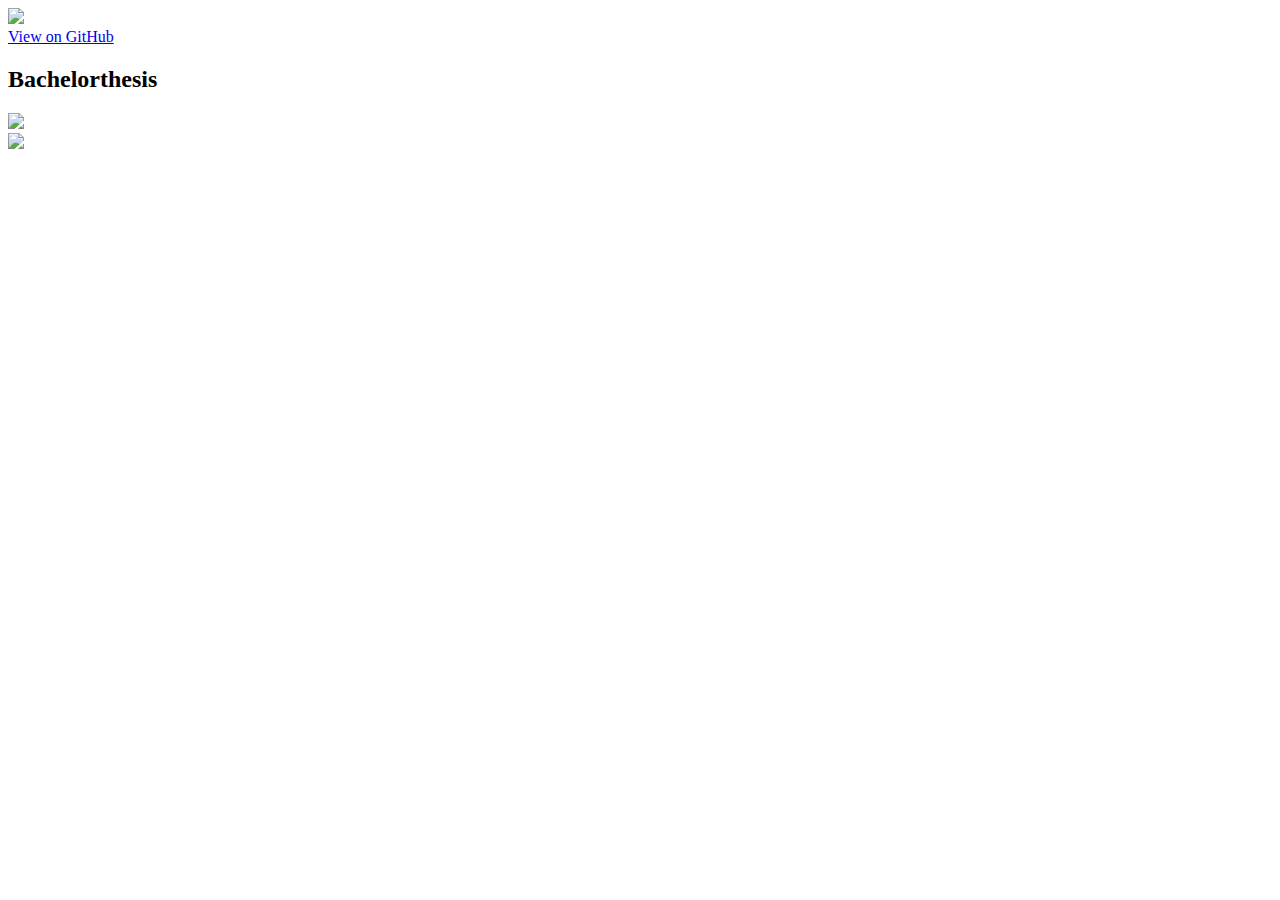
==== index.html @ 0e7cbac2 "Update index.html" ====
<!DOCTYPE html>
<html>

<head>
  <meta charset="utf-8">
  <title></title>
  <meta name="author" content="">
  <meta name="description" content="">
  <meta name="viewport" content="width=device-width, initial-scale=1">
  <link rel="stylesheet" type="text/css" href="style.css">
  <link rel="stylesheet" type="text/css" href="reset.css">
  <link rel="stylesheet" href="https://use.fontawesome.com/releases/v5.8.2/css/all.css" integrity="sha384-oS3vJWv+0UjzBfQzYUhtDYW+Pj2yciDJxpsK1OYPAYjqT085Qq/1cq5FLXAZQ7Ay" crossorigin="anonymous">
</head>
  <body>
      <div class="head-image">
        <div class="nav-bar">
          <img src="logo.png" id="logo">
        </div>
        <a class="btn-git" href="#">View on GitHub <i class="fab fa-github"></i></a>
        <h2>Bachelorthesis</h2>
        <img src="device.png" id="device">
      </div>

      <div class="contaier">
        <img src="device2.png" id="device2">
      </div>
  </body>
</html>
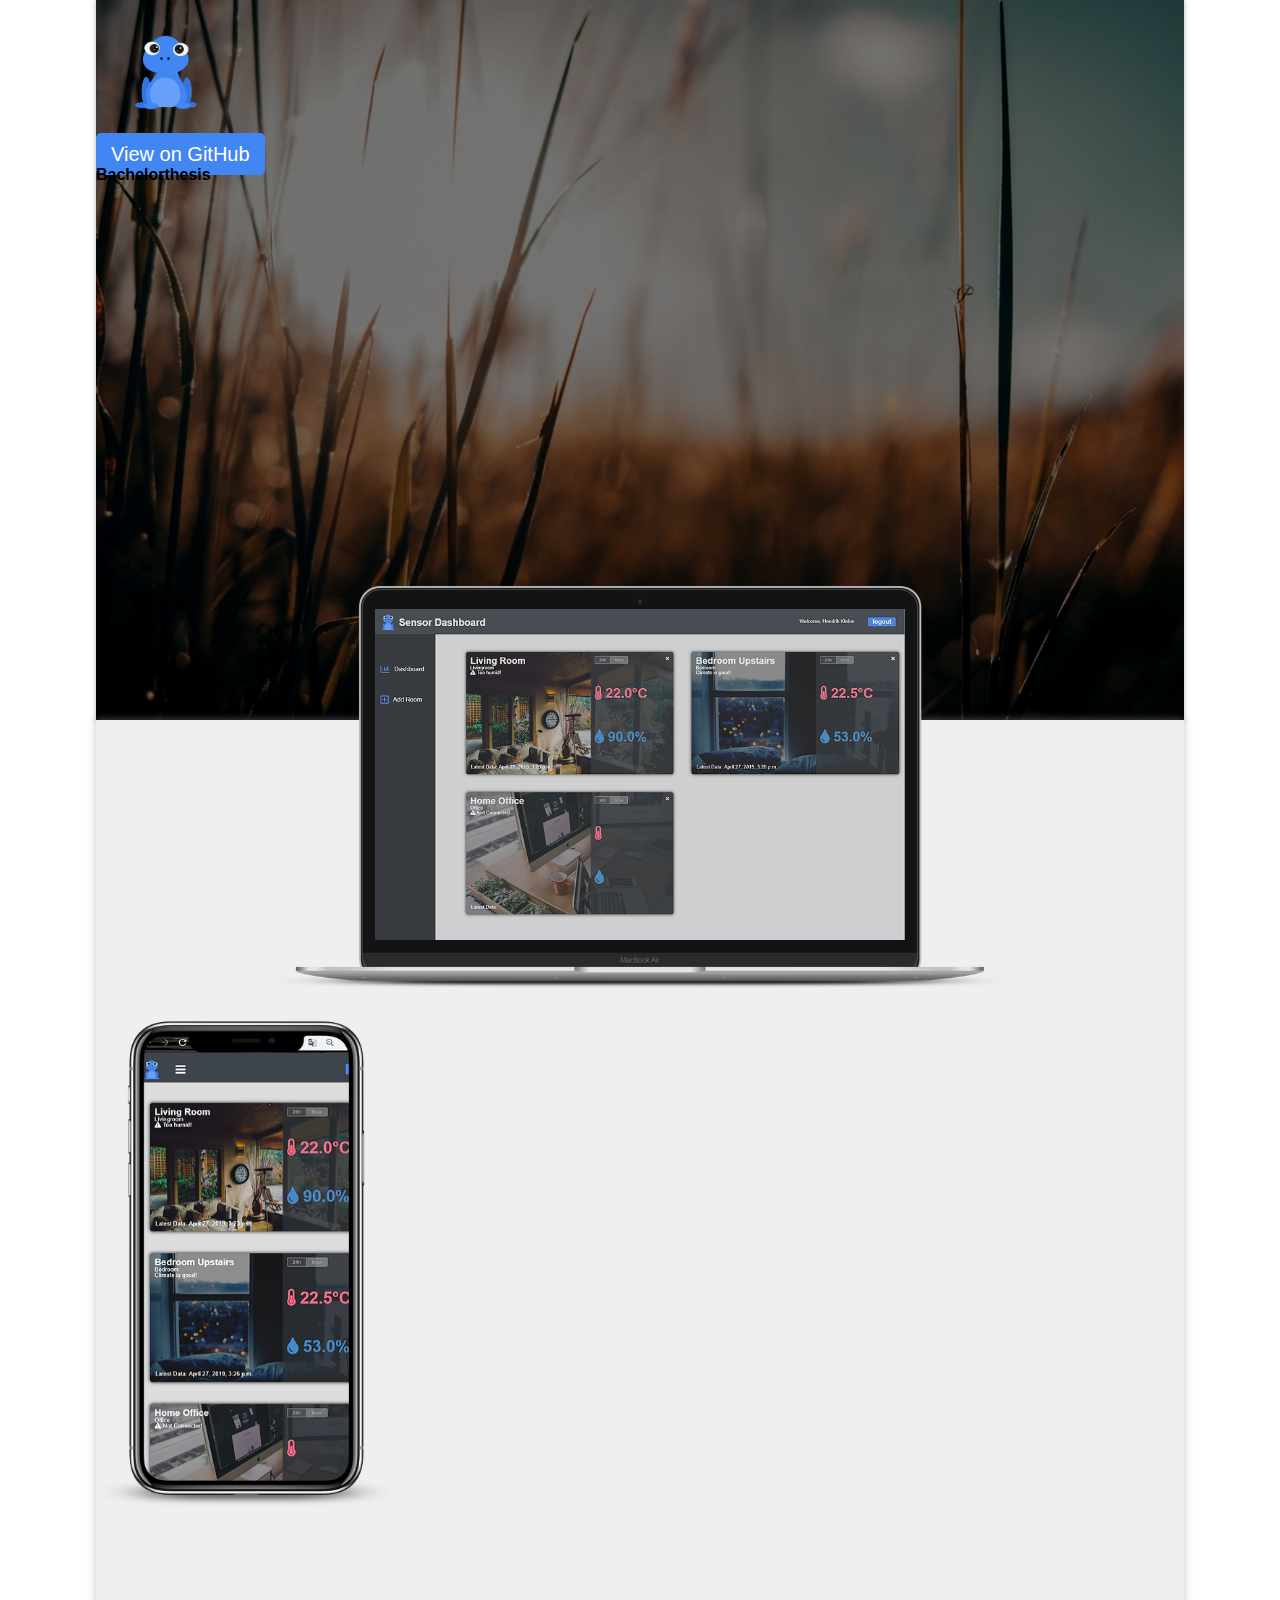
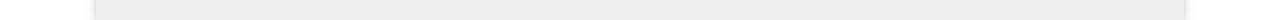
==== commit 7720d89b: "Update index.html" ====
--- a/index.html
+++ b/index.html
@@ -14,15 +14,15 @@
   <body>
       <div class="head-image">
         <div class="nav-bar">
-          <img src="logo.png" id="logo">
+          <img src="style/logo.png" id="logo">
         </div>
         <a class="btn-git" href="#">View on GitHub <i class="fab fa-github"></i></a>
         <h2>Bachelorthesis</h2>
-        <img src="device.png" id="device">
+        <img src="style/device.png" id="device">
       </div>
 
       <div class="contaier">
-        <img src="device2.png" id="device2">
+        <img src="style/device2.png" id="device2">
       </div>
   </body>
 </html>
--- a/style.css
+++ b/style.css
@@ -0,0 +1,63 @@
+body, html {
+  height: 100%;
+  width: 100%;
+  font-family: 'Montserrat', sans-serif;
+  margin: 0;
+  padding: 0;
+  background: #fff;
+}
+
+.head-image {
+  margin: 0 auto;
+  height: 80%;
+  width: 85%;
+  background-image: url("landingpage.jpg");
+  background-repeat: no-repeat;
+  background-size: cover;
+  -webkit-box-shadow: 0px 1px 4px 1px rgba(150,150,150,0.55);
+  -moz-box-shadow: 0px 1px 4px 1px rgba(150,150,150,0.55);
+  box-shadow: 0px 1px 4px 1px rgba(150,150,150,0.55);
+}
+
+#device {
+  display: block;
+  margin: 0 auto;
+  margin-top: 400px;
+  max-width: 750px;
+}
+
+#device2 {
+  display: block;
+  margin-top: 300px;
+  max-width: 300px;
+}
+
+#logo {
+  margin: 20px;
+  max-width: 100px;
+}
+
+.contaier {
+  overflow: auto;
+  margin: 0 auto;
+  height: 100%;
+  width: 85%;
+  background: #efefef;
+  -webkit-box-shadow: 0px 0px 8px 0px rgba(150,150,150,0.55);
+  -moz-box-shadow: 0px 0px 8px 0px rgba(150,150,150,0.55);
+  box-shadow: 0px 0px 8px 0px rgba(150,150,150,0.55);
+}
+
+.btn-git {
+  text-decoration: none;
+  border-radius: 5px;
+  font-size: 20px;
+  padding: 10px 15px;
+  background: #4286f4;
+  color: #fff;
+}
+
+.btn-git:hover {
+  text-decoration: none;
+  background: #6ba3ff;
+}
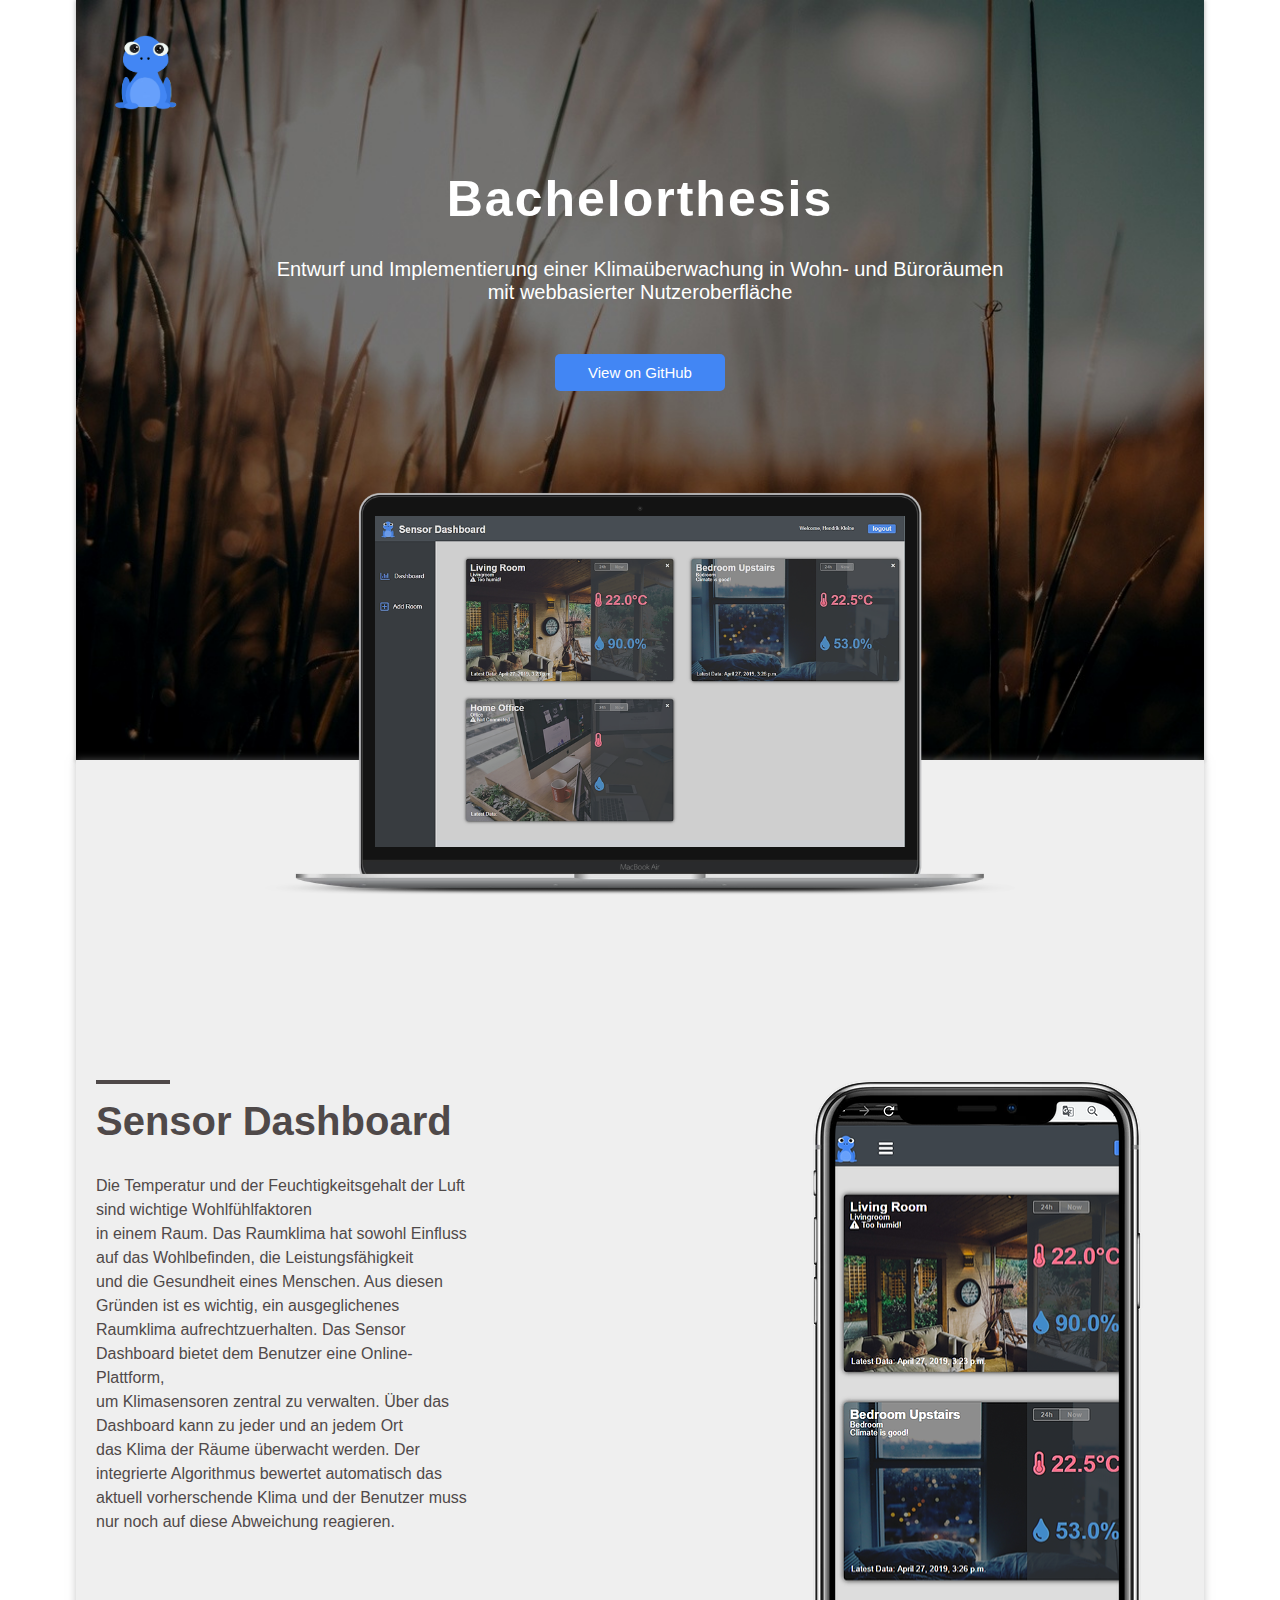
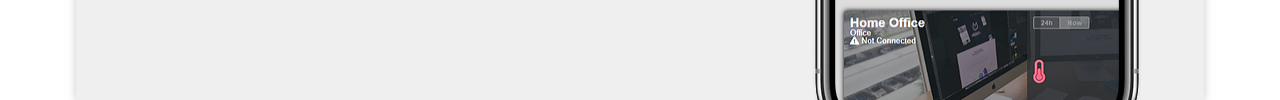
==== commit 71021739: "Added further styling" ====
--- a/index.html
+++ b/index.html
@@ -7,8 +7,8 @@
   <meta name="author" content="">
   <meta name="description" content="">
   <meta name="viewport" content="width=device-width, initial-scale=1">
-  <link rel="stylesheet" type="text/css" href="style.css">
-  <link rel="stylesheet" type="text/css" href="reset.css">
+  <link rel="stylesheet" type="text/css" href="style/style.css">
+  <link rel="stylesheet" type="text/css" href="style/reset.css">
   <link rel="stylesheet" href="https://use.fontawesome.com/releases/v5.8.2/css/all.css" integrity="sha384-oS3vJWv+0UjzBfQzYUhtDYW+Pj2yciDJxpsK1OYPAYjqT085Qq/1cq5FLXAZQ7Ay" crossorigin="anonymous">
 </head>
   <body>
@@ -16,13 +16,34 @@
         <div class="nav-bar">
           <img src="style/logo.png" id="logo">
         </div>
-        <a class="btn-git" href="#">View on GitHub <i class="fab fa-github"></i></a>
-        <h2>Bachelorthesis</h2>
+        <div class="text-and-button">
+          <h1>Bachelorthesis</h1>
+          <p>Entwurf und Implementierung einer Klimaüberwachung in Wohn- und Büroräumen</p>
+          <p>mit webbasierter Nutzeroberfläche </p>
+          <a class="btn-git" href="#">View on GitHub <i class="fab fa-github"></i></a>
+        </div>
         <img src="style/device.png" id="device">
       </div>
+      <div class="contaier">
+        <div class="sensor-dashboard">
+          <div class="sensor-dashboard-heading">
+            <hr>
+            <h1>Sensor Dashboard</h1>
+            <div class="sensor-dashboard-text">
+              Die Temperatur und der Feuchtigkeitsgehalt der Luft sind wichtige Wohlfühlfaktoren <br>
+              in einem Raum. Das Raumklima hat sowohl Einfluss auf das Wohlbefinden, die Leistungsfähigkeit <br>
+              und die Gesundheit eines Menschen. Aus diesen Gründen ist es wichtig, ein ausgeglichenes <br>
+              Raumklima aufrechtzuerhalten. Das Sensor Dashboard bietet dem Benutzer eine Online-Plattform, <br>
+              um Klimasensoren zentral zu verwalten. Über das Dashboard kann zu jeder und an jedem Ort <br>
+              das Klima der Räume überwacht werden. Der integrierte Algorithmus bewertet automatisch das <br>
+              aktuell vorherschende Klima und der Benutzer muss nur noch auf diese Abweichung reagieren.<br>
+            </div>
+          </div>
+          <div class="sensor-dashboard-image">
+            <img src="style/device2.png" id="device2">
+          </div>
+        </div>
 
-      <div class="contaier">
-        <img src="style/device2.png" id="device2">
       </div>
   </body>
 </html>
--- a/style/style.css
+++ b/style/style.css
@@ -0,0 +1,116 @@
+body, html {
+  height: 100%;
+  width: 100%;
+  font-family: 'Montserrat', sans-serif;
+  margin: 0;
+  padding: 0;
+  background: #fff;
+}
+
+.head-image {
+  margin: 0 auto;
+  height: 80%;
+  width: 85%;
+  background-image: url("landingpage.jpg");
+  background-repeat: no-repeat;
+  background-size: cover;
+  -webkit-box-shadow: 0px 1px 4px 1px rgba(150,150,150,0.55);
+  -moz-box-shadow: 0px 1px 4px 1px rgba(150,150,150,0.55);
+  box-shadow: 0px 1px 4px 1px rgba(150,150,150,0.55);
+  color: #fff;
+  text-align: center;
+  padding: 20px;
+}
+
+.head-image h1 {
+  letter-spacing: 2px;
+  font-size: 50px;
+  margin-bottom: 30px;
+}
+
+.head-image p {
+    font-size: 20px;
+}
+
+.text-and-button {
+  margin-top: 150px;
+}
+
+#device {
+  display: block;
+  margin: 0 auto;
+  margin-top: 100px;
+  max-width: 750px;
+}
+
+#logo {
+  max-width: 100px;
+  float: left;
+}
+
+.contaier {
+  overflow: hidden;
+  margin: 0 auto;
+  height: 100%;
+  padding: 20px;
+  width: 85%;
+  background: #efefef;
+  -webkit-box-shadow: 0px 0px 8px 0px rgba(150,150,150,0.55);
+  -moz-box-shadow: 0px 0px 8px 0px rgba(150,150,150,0.55);
+  box-shadow: 0px 0px 8px 0px rgba(150,150,150,0.55);
+}
+
+.btn-git {
+  text-decoration: none;
+  border-radius: 5px;
+  font-size: 15px;
+  font-weight: 500;
+  padding: 10px 15px;
+  background: #4286f4;
+  color: #fff;
+  display: block;
+  margin: 50px auto;
+  width: 140px;
+}
+
+.btn-git:hover {
+  text-decoration: none;
+  background: #6ba3ff;
+}
+
+#device2 {
+    max-width: 500px;
+    margin-left: 300px;
+}
+
+.sensor-dashboard {
+  margin: 0 auto;
+  margin-top: 300px;
+  display: flex;
+  flex-direction: row;
+  justify-content: center;
+}
+
+.sensor-dashboard-heading {
+  color: #4f4949;
+  text-align: left;
+}
+
+.sensor-dashboard-heading h1 {
+  font-size: 40px;
+  margin-bottom: 30px;
+}
+
+.sensor-dashboard-heading hr {
+  margin-bottom: 15px;
+  width: 50px;
+  display: block;
+  border-style: inset;
+  border: 2px solid #4f4949;
+  width: 70px;
+}
+
+.sensor-dashboard-text {
+  text-align: left;
+  line-height: 1.5;
+}
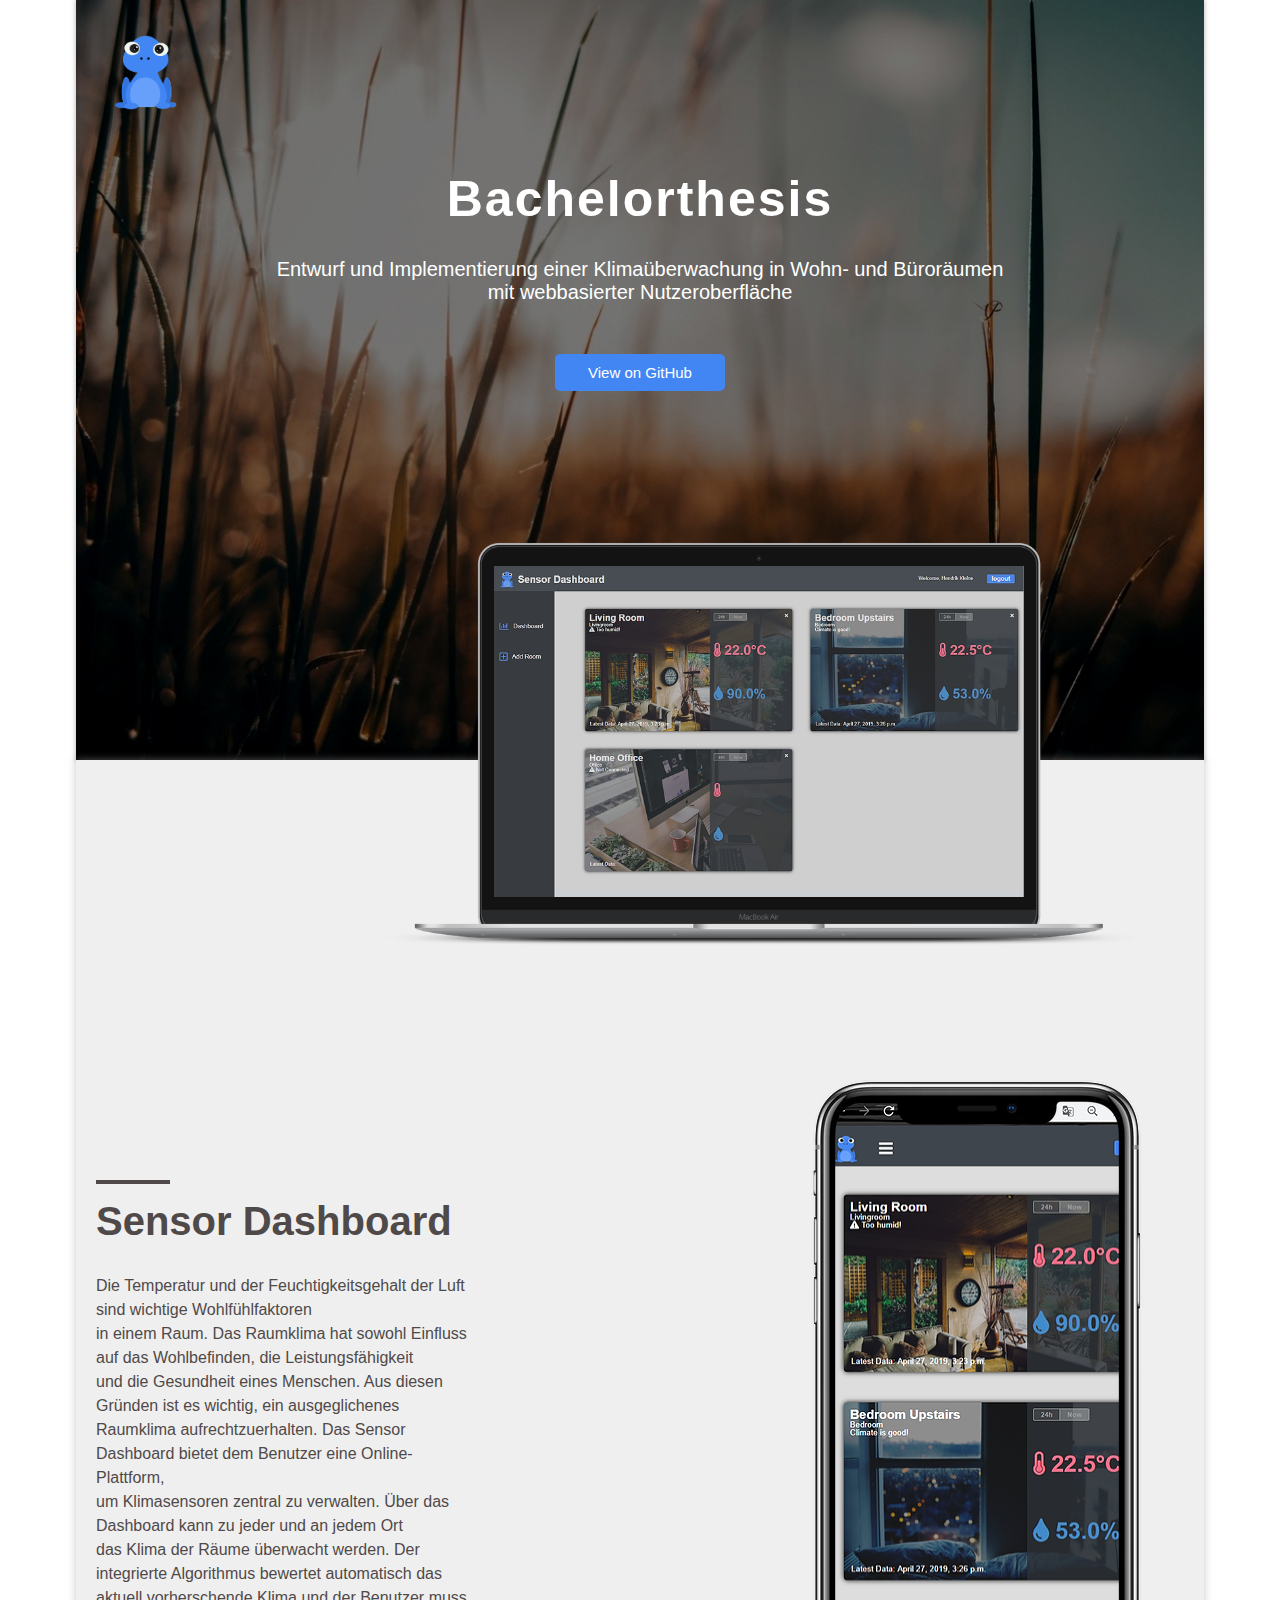
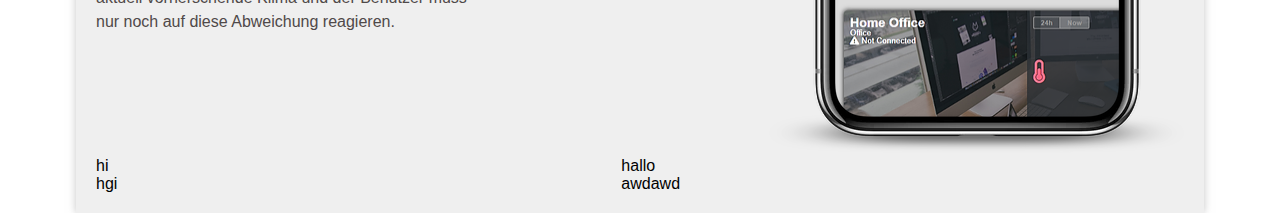
==== commit 18104b6a: "Further work" ====
--- a/index.html
+++ b/index.html
@@ -22,7 +22,9 @@
           <p>mit webbasierter Nutzeroberfläche </p>
           <a class="btn-git" href="#">View on GitHub <i class="fab fa-github"></i></a>
         </div>
-        <img src="style/device.png" id="device">
+        <div>
+          <img src="style/device.png" id="device">
+        </div>
       </div>
       <div class="contaier">
         <div class="sensor-dashboard">
@@ -43,6 +45,16 @@
             <img src="style/device2.png" id="device2">
           </div>
         </div>
+        <div class="features">
+          <div>hi
+          </div>
+          <div>hallo
+          </div>
+          <div>hgi
+          </div>
+          <div>awdawd
+          </div>
+        </div>
 
       </div>
   </body>
--- a/style/style.css
+++ b/style/style.css
@@ -37,8 +37,8 @@
 }
 
 #device {
-  display: block;
-  margin: 0 auto;
+  position: absolute;
+  left: 30%;
   margin-top: 100px;
   max-width: 750px;
 }
@@ -51,7 +51,6 @@
 .contaier {
   overflow: hidden;
   margin: 0 auto;
-  height: 100%;
   padding: 20px;
   width: 85%;
   background: #efefef;
@@ -92,6 +91,7 @@
 }
 
 .sensor-dashboard-heading {
+  margin-top: 100px;
   color: #4f4949;
   text-align: left;
 }
@@ -114,3 +114,8 @@
   text-align: left;
   line-height: 1.5;
 }
+
+.features {
+  display: grid;
+  grid-template-columns: auto auto;
+}
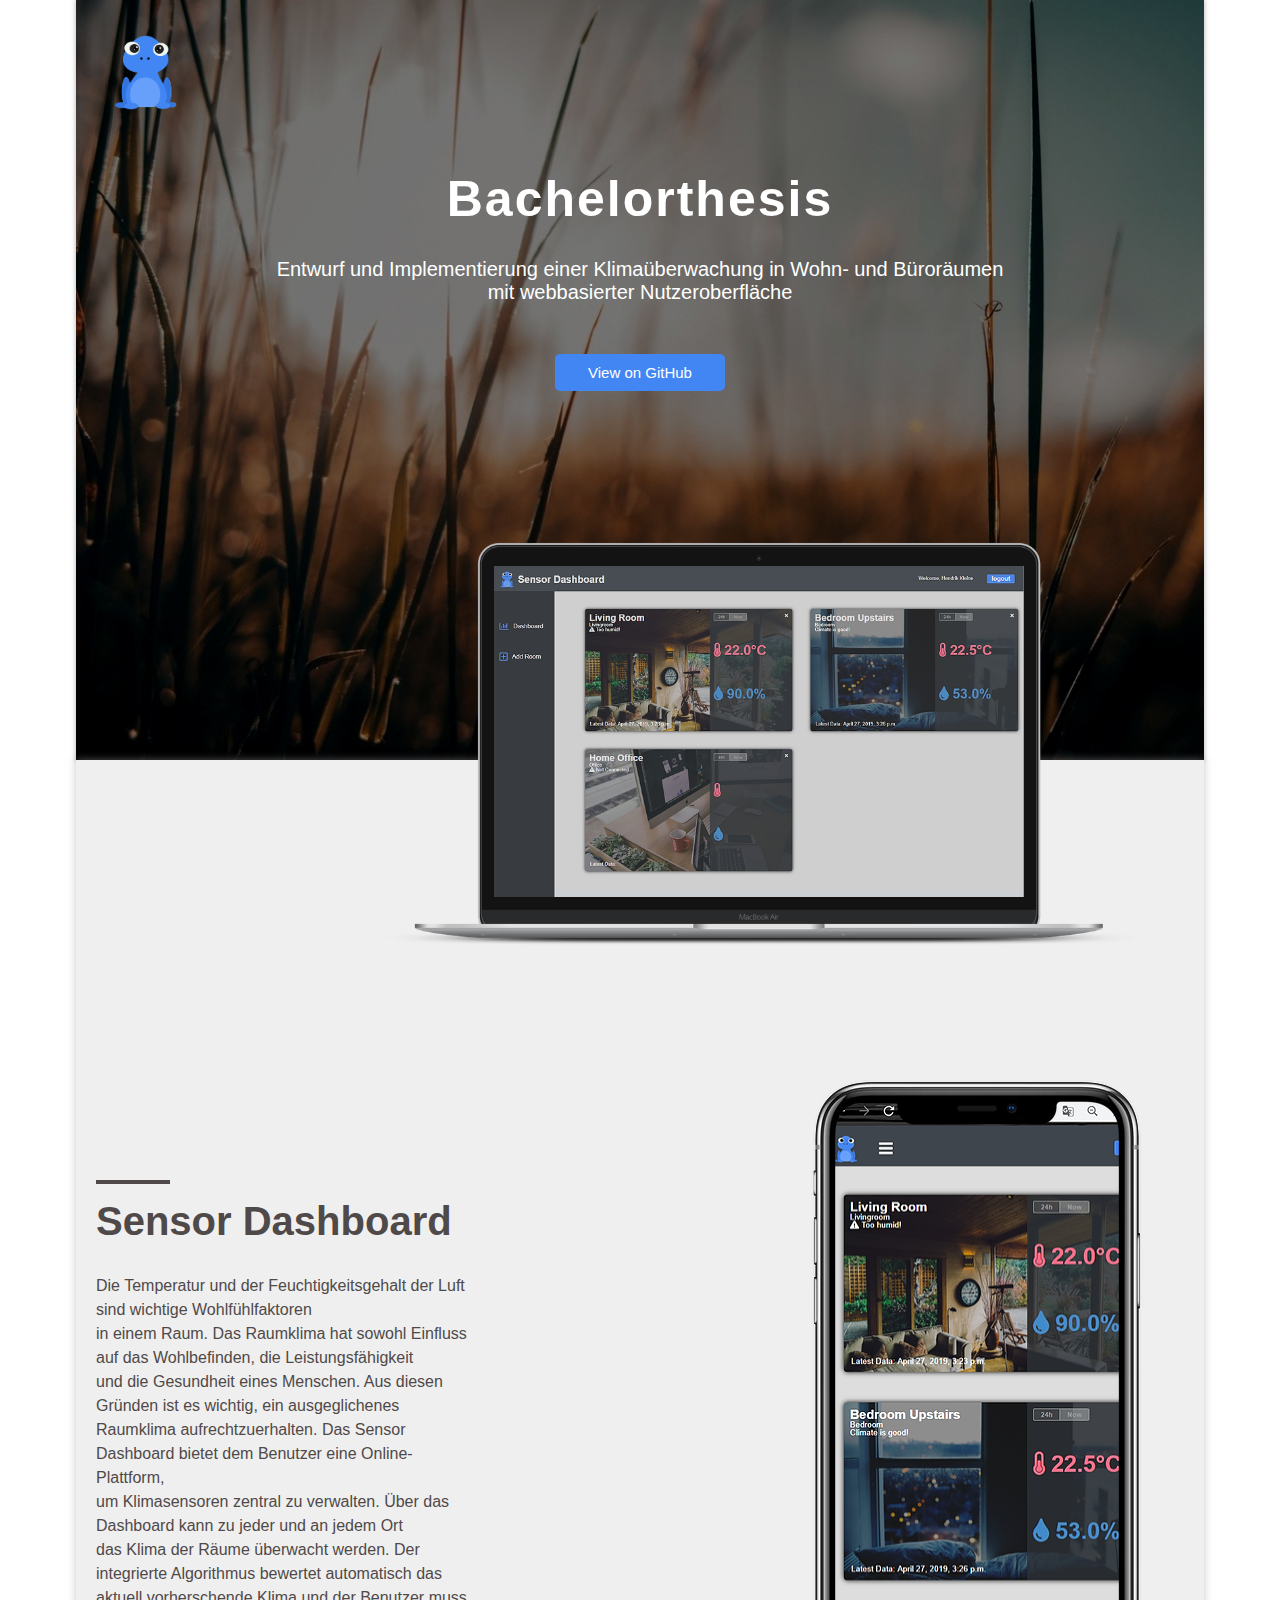
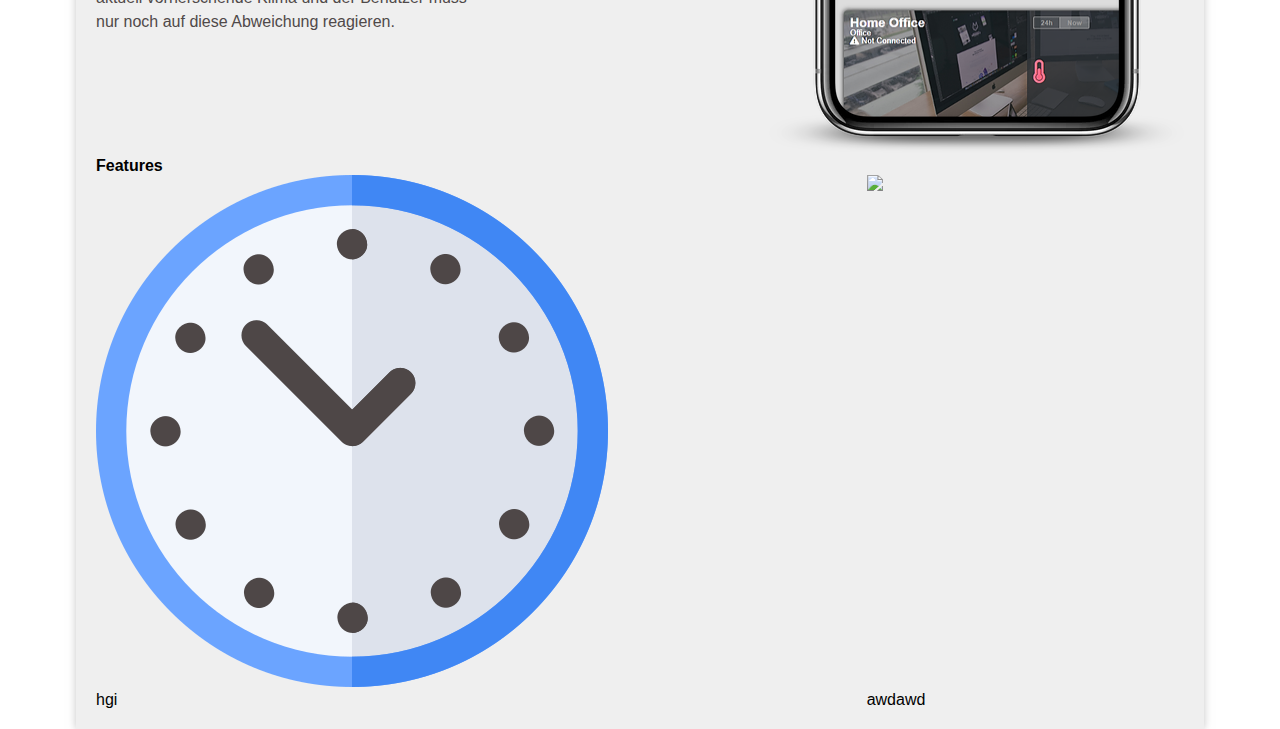
==== commit 540792d5: "Added Linkt to GitHub-Button" ====
--- a/index.html
+++ b/index.html
@@ -20,7 +20,7 @@
           <h1>Bachelorthesis</h1>
           <p>Entwurf und Implementierung einer Klimaüberwachung in Wohn- und Büroräumen</p>
           <p>mit webbasierter Nutzeroberfläche </p>
-          <a class="btn-git" href="#">View on GitHub <i class="fab fa-github"></i></a>
+          <a class="btn-git" href="https://github.com/hkleine/Bachelorthesis">View on GitHub <i class="fab fa-github"></i></a>
         </div>
         <div>
           <img src="style/device.png" id="device">
@@ -45,16 +45,22 @@
             <img src="style/device2.png" id="device2">
           </div>
         </div>
+        <div class="features-container">
+          <hr>
+          <h1>Features</h1>
         <div class="features">
-          <div>hi
+          <div>
+            <img src="style/clock.png" class="feature-icon">
           </div>
-          <div>hallo
+          <div>
+            <img src="style/graph.png" class="feature-icon">
           </div>
           <div>hgi
           </div>
           <div>awdawd
           </div>
         </div>
+      </div>
 
       </div>
   </body>
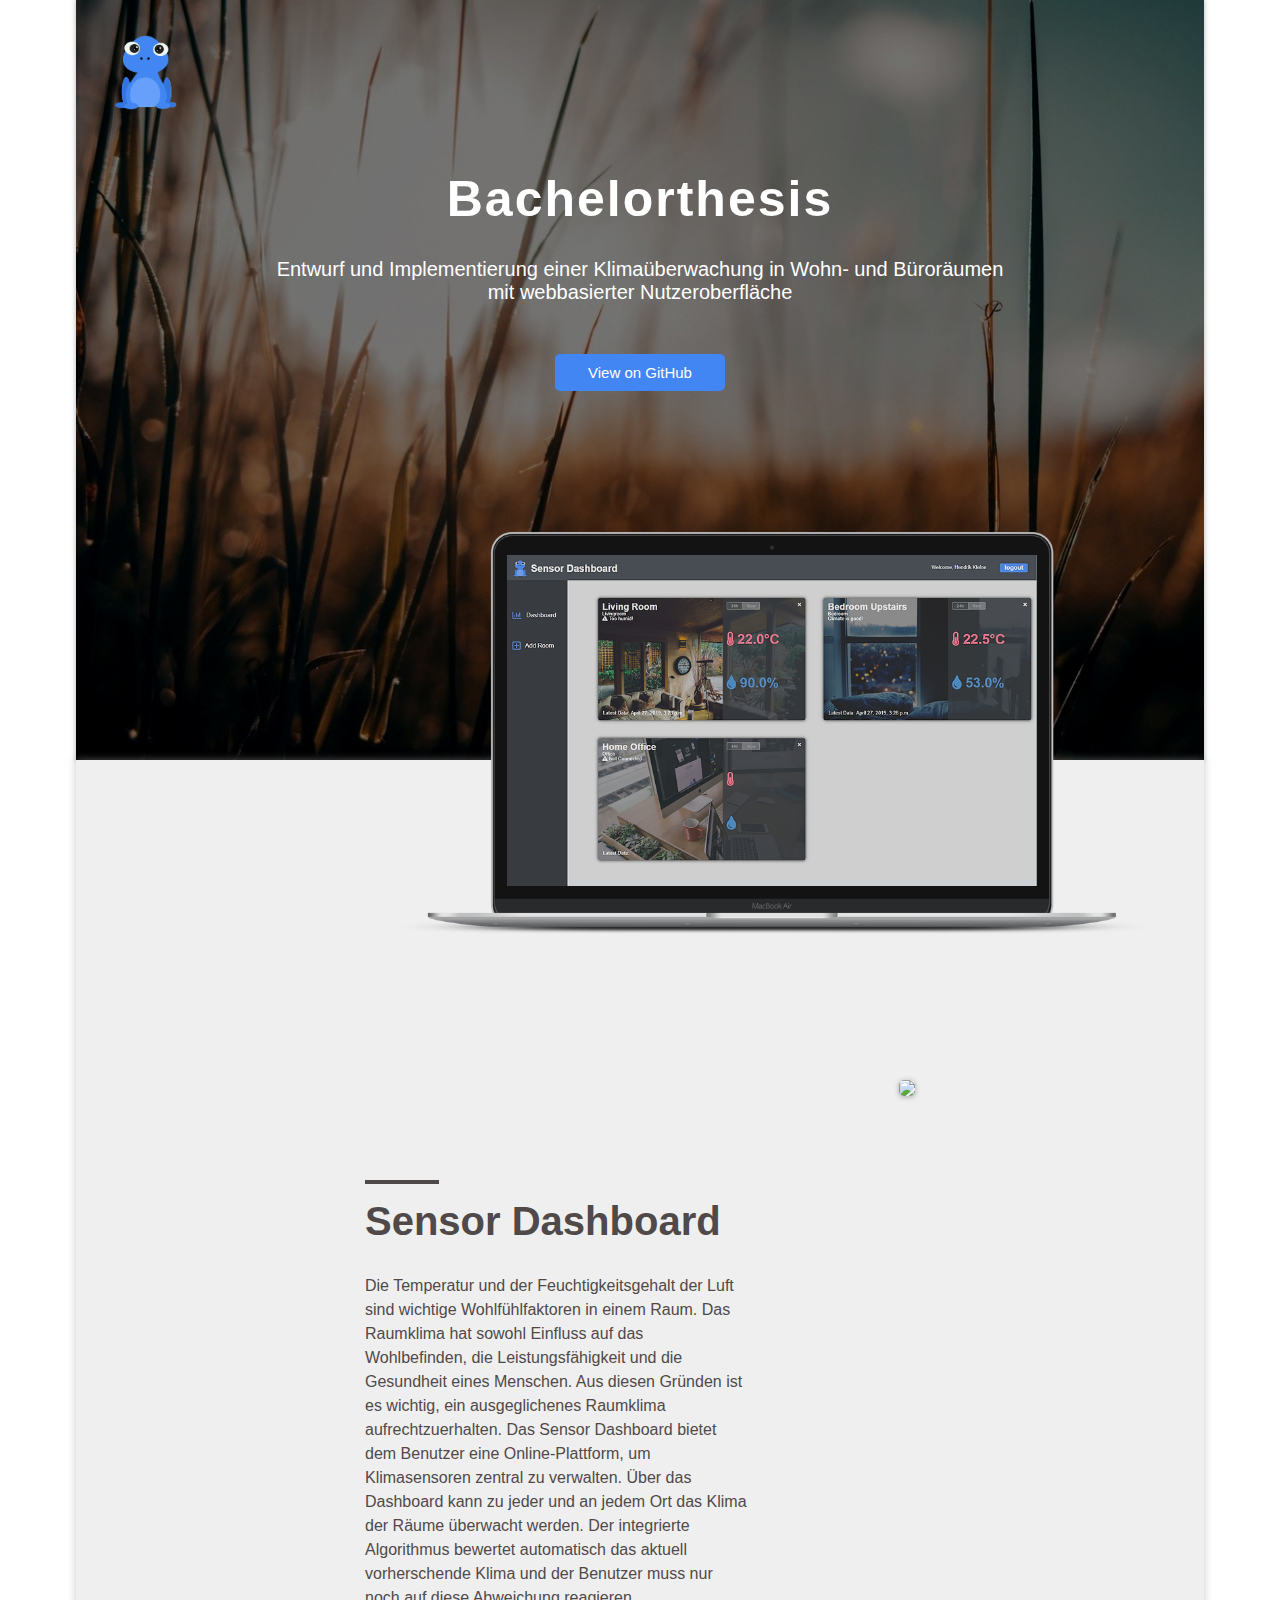
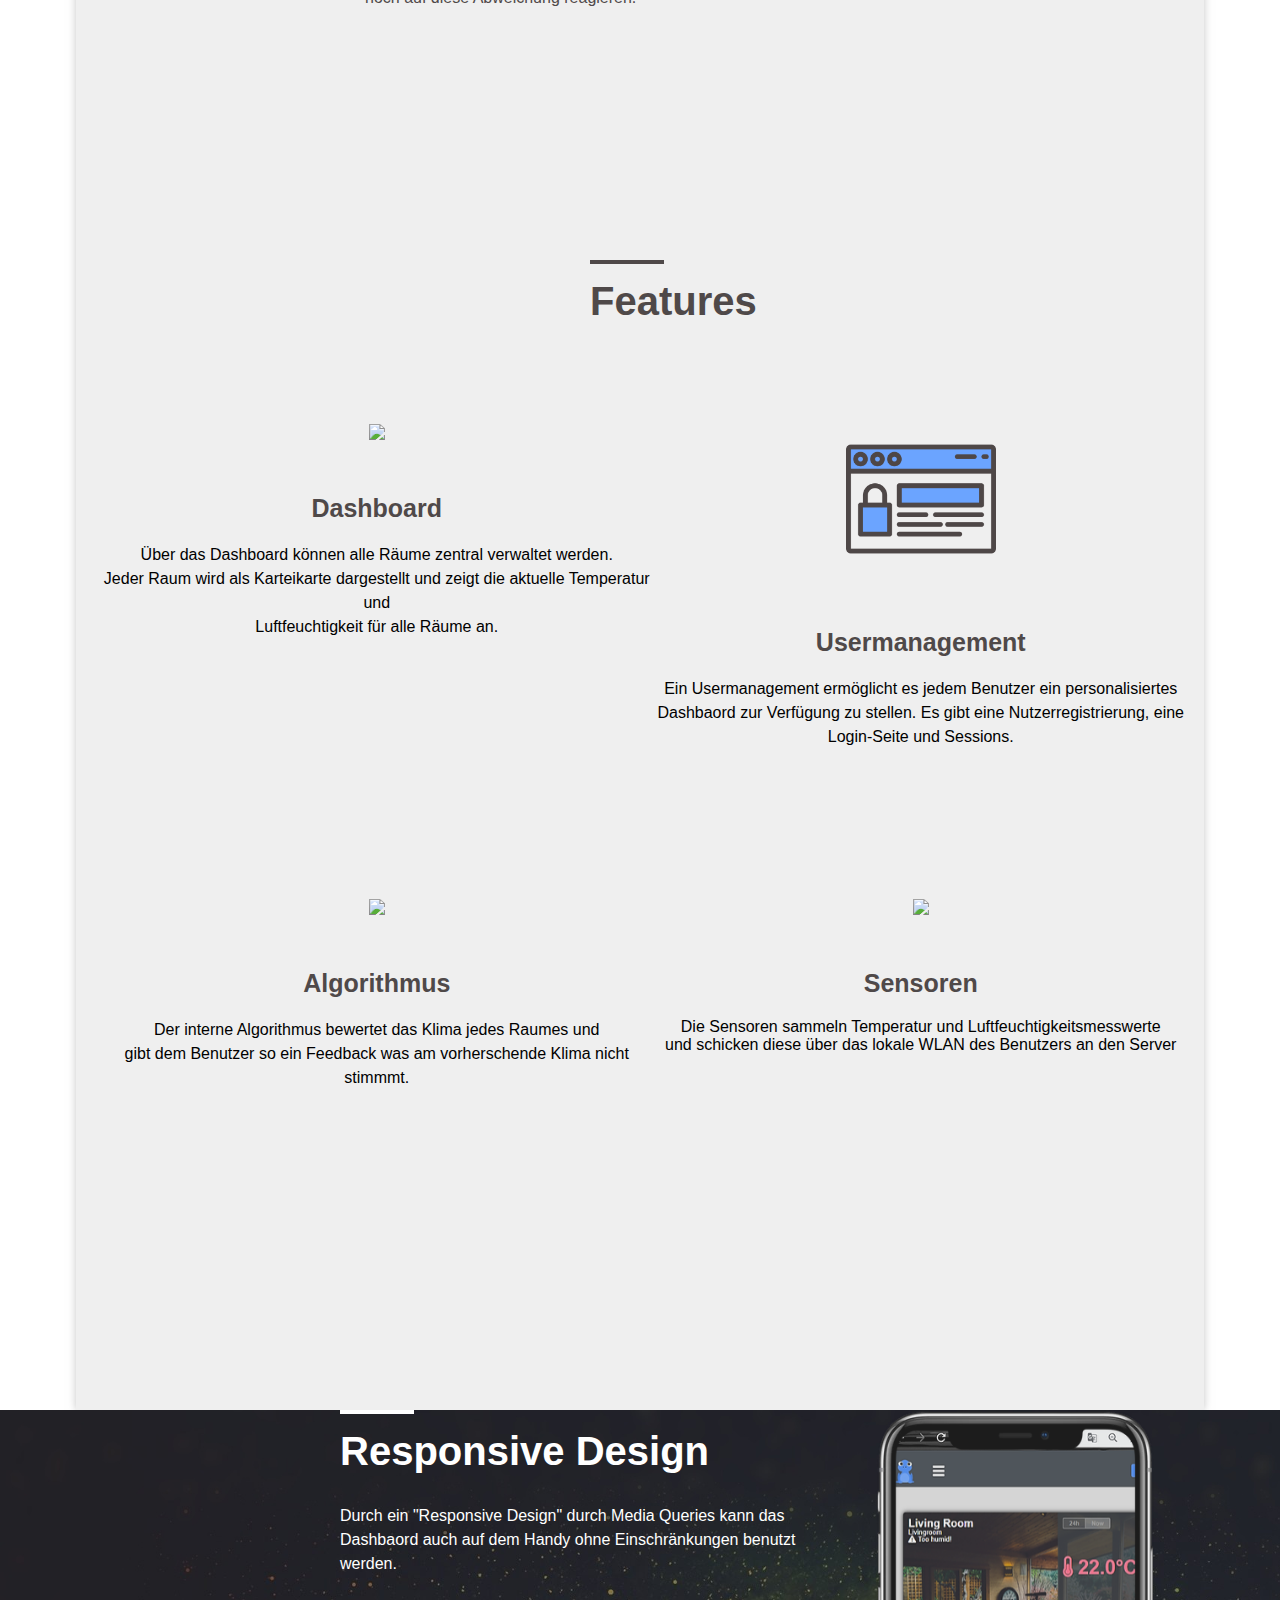
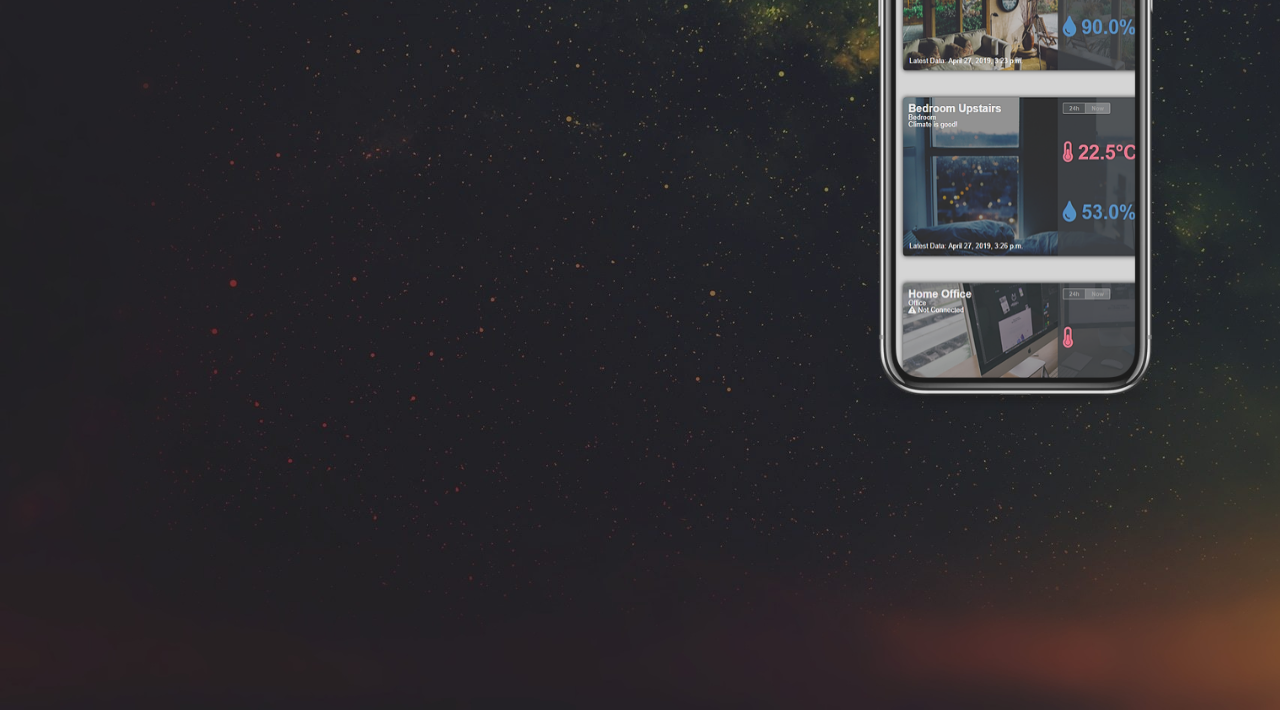
==== commit 2fcf8f08: "Bottom Area" ====
--- a/index.html
+++ b/index.html
@@ -31,37 +31,81 @@
           <div class="sensor-dashboard-heading">
             <hr>
             <h1>Sensor Dashboard</h1>
-            <div class="sensor-dashboard-text">
-              Die Temperatur und der Feuchtigkeitsgehalt der Luft sind wichtige Wohlfühlfaktoren <br>
-              in einem Raum. Das Raumklima hat sowohl Einfluss auf das Wohlbefinden, die Leistungsfähigkeit <br>
-              und die Gesundheit eines Menschen. Aus diesen Gründen ist es wichtig, ein ausgeglichenes <br>
-              Raumklima aufrechtzuerhalten. Das Sensor Dashboard bietet dem Benutzer eine Online-Plattform, <br>
-              um Klimasensoren zentral zu verwalten. Über das Dashboard kann zu jeder und an jedem Ort <br>
-              das Klima der Räume überwacht werden. Der integrierte Algorithmus bewertet automatisch das <br>
-              aktuell vorherschende Klima und der Benutzer muss nur noch auf diese Abweichung reagieren.<br>
-            </div>
+            <p class="sensor-dashboard-text">
+              Die Temperatur und der Feuchtigkeitsgehalt der Luft sind wichtige Wohlfühlfaktoren
+              in einem Raum. Das Raumklima hat sowohl Einfluss auf das Wohlbefinden, die Leistungsfähigkeit
+              und die Gesundheit eines Menschen. Aus diesen Gründen ist es wichtig, ein ausgeglichenes
+              Raumklima aufrechtzuerhalten. Das Sensor Dashboard bietet dem Benutzer eine Online-Plattform,
+              um Klimasensoren zentral zu verwalten. Über das Dashboard kann zu jeder und an jedem Ort
+              das Klima der Räume überwacht werden. Der integrierte Algorithmus bewertet automatisch das
+              aktuell vorherschende Klima und der Benutzer muss nur noch auf diese Abweichung reagieren.
+            </p>
           </div>
           <div class="sensor-dashboard-image">
-            <img src="style/device2.png" id="device2">
+            <img src="style/device3.jpg" id="device3">
           </div>
         </div>
         <div class="features-container">
-          <hr>
-          <h1>Features</h1>
+          <div class="features-heading">
+            <hr>
+            <h1>Features</h1>
+          </div>
         <div class="features">
           <div>
-            <img src="style/clock.png" class="feature-icon">
+            <img src="style/graph.png" class="feature-icon">
+            <div class="feature-text">
+              <h2>Dashboard</h2>
+              <p>
+                Über das Dashboard können alle Räume zentral verwaltet werden. <br>
+                Jeder Raum wird als Karteikarte dargestellt und zeigt die aktuelle Temperatur und <br>
+                Luftfeuchtigkeit für alle Räume an. <br>
+              </p>
+            </div>
           </div>
           <div>
-            <img src="style/graph.png" class="feature-icon">
+            <img src="style/clock.png" class="feature-icon">
+            <div class="feature-text">
+              <h2>Usermanagement</h2>
+              <p>
+                Ein Usermanagement ermöglicht es jedem Benutzer ein personalisiertes<br>
+                Dashbaord zur Verfügung zu stellen. Es gibt eine Nutzerregistrierung, eine<br>
+                Login-Seite und Sessions.
+              </p>
+            </div>
           </div>
-          <div>hgi
+          <div>
+            <img src="style/ai.png" class="feature-icon">
+            <div class="feature-text">
+              <h2>Algorithmus</h2>
+              <p>
+                Der interne Algorithmus bewertet das Klima jedes Raumes und <br>
+                gibt dem Benutzer so ein Feedback was am vorherschende Klima nicht stimmmt.<br>
+
+              </p>
+            </div>
           </div>
-          <div>awdawd
+          <div>
+            <img src="style/sensor.png" class="feature-icon">
+            <div class="feature-text">
+              <h2>Sensoren</h2>
+              Die Sensoren sammeln Temperatur und Luftfeuchtigkeitsmesswerte <br>
+              und schicken diese über das lokale WLAN des Benutzers an den Server <br>
+            </div>
           </div>
         </div>
       </div>
 
       </div>
+      <div class="bottom">
+        <div class="bottom-content">
+        <div class="bottom-text">
+            <hr>
+            <h1>Responsive Design</h1>
+            <p>Durch ein "Responsive Design" durch Media Queries kann das Dashbaord
+                auch auf dem Handy ohne Einschränkungen benutzt werden. </p>
+        </div>
+        <img src="style/device2.png" id="device2">
+      </div>
+      </div>
   </body>
 </html>
--- a/style/style.css
+++ b/style/style.css
@@ -38,9 +38,20 @@
 
 #device {
   position: absolute;
-  left: 30%;
+  left: 31%;
+  top: 430px;
   margin-top: 100px;
   max-width: 750px;
+}
+
+#device3 {
+  max-width: 1200px;
+  height: 550px;
+  margin-left: 150px;
+  border-radius: 5px;
+  -webkit-box-shadow: 0px 1px 4px 1px rgba(150,150,150,0.55);
+  -moz-box-shadow: 0px 1px 4px 1px rgba(150,150,150,0.55);
+  box-shadow: 0px 1px 4px 1px rgba(150,150,150,0.55);
 }
 
 #logo {
@@ -72,15 +83,22 @@
   width: 140px;
 }
 
+.btn-git2 {
+  text-decoration: none;
+  font-size: 240px;
+  font-weight: 500;
+  color: #fff;
+  display: block;
+  margin: 50px auto;
+  width: 140px;
+}
+
 .btn-git:hover {
   text-decoration: none;
   background: #6ba3ff;
 }
 
-#device2 {
-    max-width: 500px;
-    margin-left: 300px;
-}
+
 
 .sensor-dashboard {
   margin: 0 auto;
@@ -113,9 +131,97 @@
 .sensor-dashboard-text {
   text-align: left;
   line-height: 1.5;
+  width: 30vw;
 }
 
 .features {
+  margin-top: 100px;
+  width: 100%;
+  text-align: center;
   display: grid;
+  grid-row-gap: 150px;
   grid-template-columns: auto auto;
 }
+
+.feature-icon {
+  max-width: 150px;
+  margin-bottom: 50px;
+}
+
+.features-container {
+  text-align: center;
+  margin-bottom: 300px;
+}
+
+.features-heading {
+  margin: 0 auto;
+  margin-top: 250px;
+  text-align: center;
+  width: 100px;
+}
+
+.features-container h1 {
+  color: #4f4949;
+  font-size: 40px;
+  margin-bottom: 30px;
+}
+
+.features-container hr {
+  margin-bottom: 15px;
+  width: 50px;
+  display: block;
+  border-style: inset;
+  border: 2px solid #4f4949;
+  width: 70px;
+}
+
+.feature-text p {
+  text-align: center;
+  line-height: 1.5;
+}
+
+.feature-text h2 {
+  font-size: 25px;
+  color: #4f4949;
+  margin-bottom: 20px;
+}
+
+.bottom {
+  height: 100%;
+  width: 100%;
+  background-image: url("landingpage-bottom.jpg");
+  background-repeat: no-repeat;
+  background-size: cover;
+  color: #fff;
+}
+
+.bottom-content {
+  width: 600px;
+  margin: auto;
+  display: flex;
+  flex-direction: row;
+}
+
+#device2 {
+    width: 350px;
+    height: 600px;
+}
+
+.bottom-text h1 {
+  font-size: 40px;
+  margin-bottom: 30px;
+}
+
+.bottom-text hr {
+  margin-bottom: 15px;
+  width: 50px;
+  display: block;
+  border-style: inset;
+  border: 2px solid #fff;
+  width: 70px;
+}
+
+.bottom-text p {
+  width: 500px;
+  line-height: 1.5;
+}
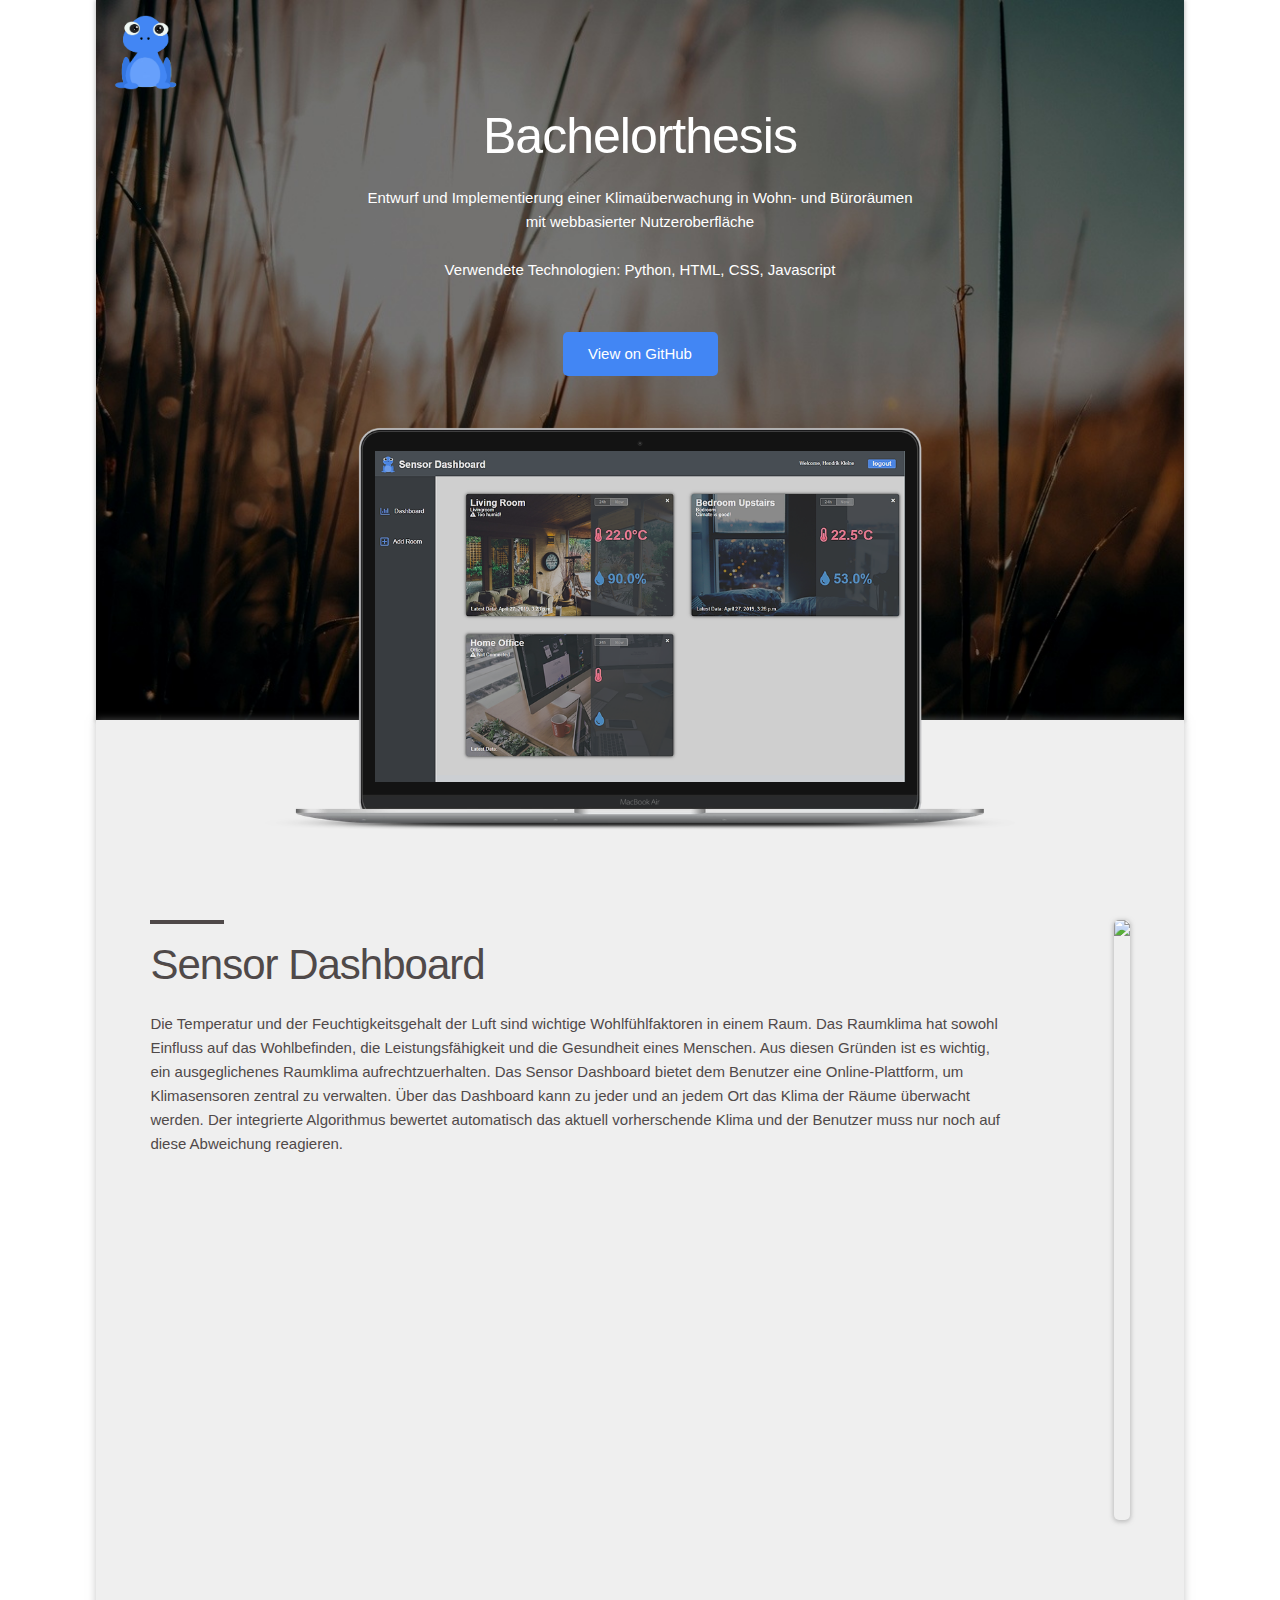
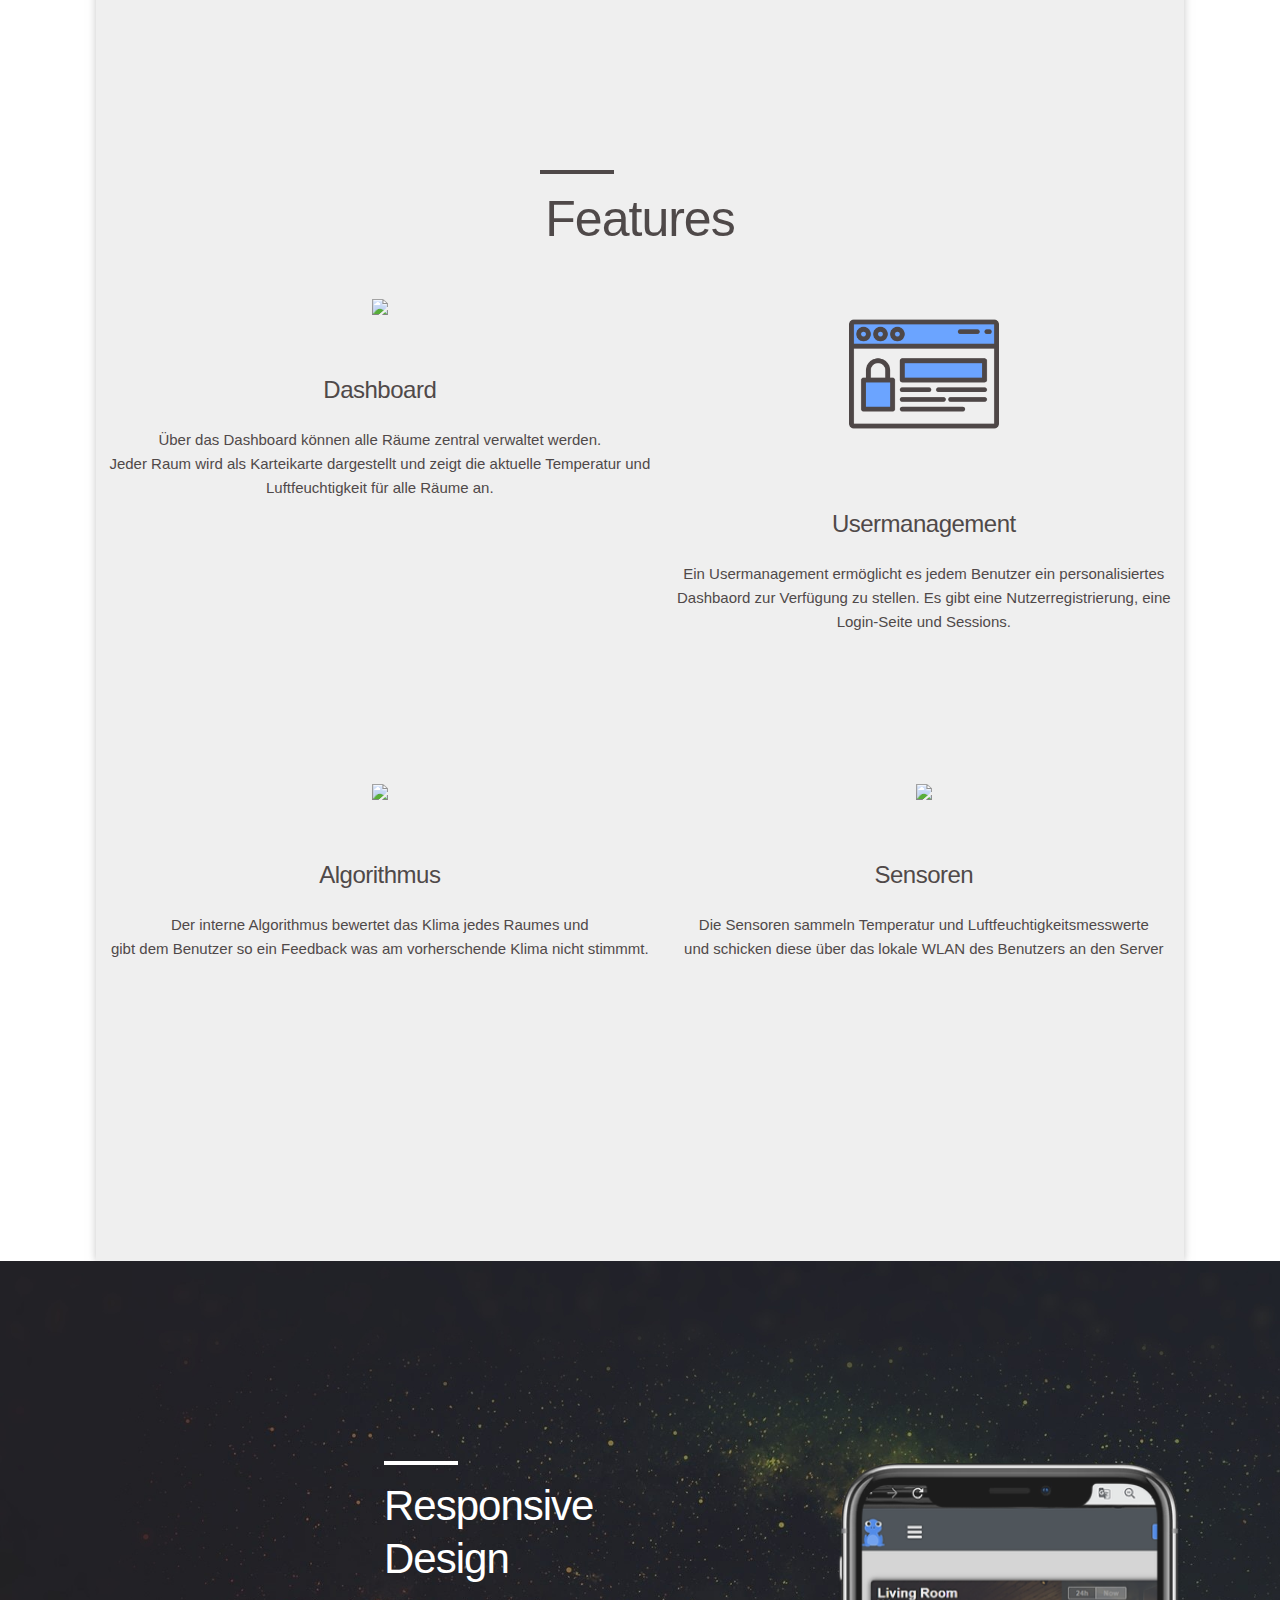
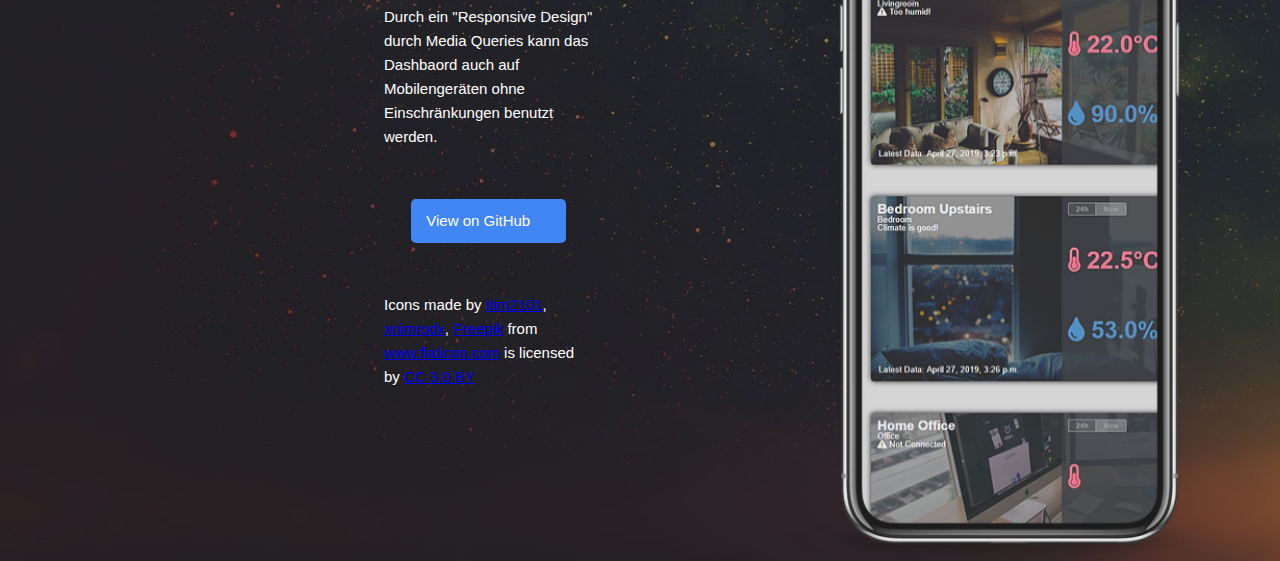
==== commit 75efcabf: "Update index.html" ====
--- a/index.html
+++ b/index.html
@@ -12,26 +12,25 @@
   <link rel="stylesheet" href="https://use.fontawesome.com/releases/v5.8.2/css/all.css" integrity="sha384-oS3vJWv+0UjzBfQzYUhtDYW+Pj2yciDJxpsK1OYPAYjqT085Qq/1cq5FLXAZQ7Ay" crossorigin="anonymous">
 </head>
   <body>
-      <div class="head-image">
-        <div class="nav-bar">
-          <img src="style/logo.png" id="logo">
-        </div>
-        <div class="text-and-button">
+      <header>
+        <img src="style/logo.png" id="logo">
+        <div class="header-content">
           <h1>Bachelorthesis</h1>
           <p>Entwurf und Implementierung einer Klimaüberwachung in Wohn- und Büroräumen</p>
           <p>mit webbasierter Nutzeroberfläche </p>
+          <br>
+          <p>Verwendete Technologien: Python, HTML, CSS, Javascript</p>
           <a class="btn-git" href="https://github.com/hkleine/Bachelorthesis">View on GitHub <i class="fab fa-github"></i></a>
+
         </div>
-        <div>
-          <img src="style/device.png" id="device">
-        </div>
-      </div>
+        <img src="style/device.png" id="device">
+      </header>
       <div class="contaier">
         <div class="sensor-dashboard">
-          <div class="sensor-dashboard-heading">
+          <div class="sensor-dashboard-text">
             <hr>
-            <h1>Sensor Dashboard</h1>
-            <p class="sensor-dashboard-text">
+            <h2>Sensor Dashboard</h2>
+            <p>
               Die Temperatur und der Feuchtigkeitsgehalt der Luft sind wichtige Wohlfühlfaktoren
               in einem Raum. Das Raumklima hat sowohl Einfluss auf das Wohlbefinden, die Leistungsfähigkeit
               und die Gesundheit eines Menschen. Aus diesen Gründen ist es wichtig, ein ausgeglichenes
@@ -41,9 +40,7 @@
               aktuell vorherschende Klima und der Benutzer muss nur noch auf diese Abweichung reagieren.
             </p>
           </div>
-          <div class="sensor-dashboard-image">
-            <img src="style/device3.jpg" id="device3">
-          </div>
+          <img src="style/device3.jpg" id="device3">
         </div>
         <div class="features-container">
           <div class="features-heading">
@@ -54,7 +51,7 @@
           <div>
             <img src="style/graph.png" class="feature-icon">
             <div class="feature-text">
-              <h2>Dashboard</h2>
+              <h5>Dashboard</h5>
               <p>
                 Über das Dashboard können alle Räume zentral verwaltet werden. <br>
                 Jeder Raum wird als Karteikarte dargestellt und zeigt die aktuelle Temperatur und <br>
@@ -65,7 +62,7 @@
           <div>
             <img src="style/clock.png" class="feature-icon">
             <div class="feature-text">
-              <h2>Usermanagement</h2>
+              <h5>Usermanagement</h5>
               <p>
                 Ein Usermanagement ermöglicht es jedem Benutzer ein personalisiertes<br>
                 Dashbaord zur Verfügung zu stellen. Es gibt eine Nutzerregistrierung, eine<br>
@@ -76,7 +73,7 @@
           <div>
             <img src="style/ai.png" class="feature-icon">
             <div class="feature-text">
-              <h2>Algorithmus</h2>
+              <h5>Algorithmus</h5>
               <p>
                 Der interne Algorithmus bewertet das Klima jedes Raumes und <br>
                 gibt dem Benutzer so ein Feedback was am vorherschende Klima nicht stimmmt.<br>
@@ -87,7 +84,7 @@
           <div>
             <img src="style/sensor.png" class="feature-icon">
             <div class="feature-text">
-              <h2>Sensoren</h2>
+              <h5>Sensoren</h5>
               Die Sensoren sammeln Temperatur und Luftfeuchtigkeitsmesswerte <br>
               und schicken diese über das lokale WLAN des Benutzers an den Server <br>
             </div>
@@ -97,12 +94,14 @@
 
       </div>
       <div class="bottom">
-        <div class="bottom-content">
+        <div class="bottom-container">
         <div class="bottom-text">
             <hr>
-            <h1>Responsive Design</h1>
+            <h2>Responsive Design</h2>
             <p>Durch ein "Responsive Design" durch Media Queries kann das Dashbaord
-                auch auf dem Handy ohne Einschränkungen benutzt werden. </p>
+                auch auf Mobilengeräten ohne Einschränkungen benutzt werden. </p>
+            <a class="btn-git" href="https://github.com/hkleine/Bachelorthesis">View on GitHub <i class="fab fa-github"></i></a>
+            <div class="resource">Icons made by <a href="https://www.flaticon.com/authors/itim2101" title="itim2101">itim2101</a>, <a href="https://www.flaticon.com/authors/xnimrodx" title="xnimrodx">xnimrodx</a>, <a href="https://www.freepik.com/" title="Freepik">Freepik</a>  from <a href="https://www.flaticon.com/" 			    title="Flaticon">www.flaticon.com</a> is licensed by <a href="http://creativecommons.org/licenses/by/3.0/" 			    title="Creative Commons BY 3.0" target="_blank">CC 3.0 BY</a></div>
         </div>
         <img src="style/device2.png" id="device2">
       </div>
--- a/style/style.css
+++ b/style/style.css
@@ -1,16 +1,61 @@
-body, html {
+/* Standard HTML Elemente */
+html {
+  font-size: 62.5%;
   height: 100%;
   width: 100%;
+}
+
+body {
+  height: 100%;
+  width: 100%;
   font-family: 'Montserrat', sans-serif;
+  font-size: 1.2em;
+  line-height: 1.6;
   margin: 0;
   padding: 0;
   background: #fff;
 }
 
-.head-image {
-  margin: 0 auto;
+/* Larger than phablet */
+@media (min-width: 550px) {
+  body {
+    font-size: 1.5em;
+  }
+}
+
+hr {
+  margin-bottom: 15px;
+  width: 50px;
+  display: block;
+  border-style: inset;
+  border: 2px solid #4f4949;
+  width: 70px;
+}
+
+h1, h2, h3, h4, h5, h6 {
+  margin-top: 0;
+  margin-bottom: 2rem;
+  font-weight: 300; }
+h1 { font-size: 4.0rem; line-height: 1.2;  letter-spacing: -.1rem;}
+h2 { font-size: 3.6rem; line-height: 1.25; letter-spacing: -.1rem; }
+h3 { font-size: 3.0rem; line-height: 1.3;  letter-spacing: -.1rem; }
+h4 { font-size: 2.4rem; line-height: 1.35; letter-spacing: -.08rem; }
+h5 { font-size: 1.8rem; line-height: 1.5;  letter-spacing: -.05rem; }
+h6 { font-size: 1.5rem; line-height: 1.6;  letter-spacing: 0; }
+
+@media (min-width: 550px) {
+  h1 { font-size: 5.0rem; }
+  h2 { font-size: 4.2rem; }
+  h3 { font-size: 3.6rem; }
+  h4 { font-size: 3.0rem; }
+  h5 { font-size: 2.4rem; }
+  h6 { font-size: 1.5rem; }
+}
+
+/* Header */
+header {
   height: 80%;
-  width: 85%;
+  width: 100%;
   background-image: url("landingpage.jpg");
   background-repeat: no-repeat;
   background-size: cover;
@@ -18,56 +63,14 @@
   -moz-box-shadow: 0px 1px 4px 1px rgba(150,150,150,0.55);
   box-shadow: 0px 1px 4px 1px rgba(150,150,150,0.55);
   color: #fff;
+}
+
+#logo {
+  max-width: 70px;
+}
+
+.header-content {
   text-align: center;
-  padding: 20px;
-}
-
-.head-image h1 {
-  letter-spacing: 2px;
-  font-size: 50px;
-  margin-bottom: 30px;
-}
-
-.head-image p {
-    font-size: 20px;
-}
-
-.text-and-button {
-  margin-top: 150px;
-}
-
-#device {
-  position: absolute;
-  left: 31%;
-  top: 430px;
-  margin-top: 100px;
-  max-width: 750px;
-}
-
-#device3 {
-  max-width: 1200px;
-  height: 550px;
-  margin-left: 150px;
-  border-radius: 5px;
-  -webkit-box-shadow: 0px 1px 4px 1px rgba(150,150,150,0.55);
-  -moz-box-shadow: 0px 1px 4px 1px rgba(150,150,150,0.55);
-  box-shadow: 0px 1px 4px 1px rgba(150,150,150,0.55);
-}
-
-#logo {
-  max-width: 100px;
-  float: left;
-}
-
-.contaier {
-  overflow: hidden;
-  margin: 0 auto;
-  padding: 20px;
-  width: 85%;
-  background: #efefef;
-  -webkit-box-shadow: 0px 0px 8px 0px rgba(150,150,150,0.55);
-  -moz-box-shadow: 0px 0px 8px 0px rgba(150,150,150,0.55);
-  box-shadow: 0px 0px 8px 0px rgba(150,150,150,0.55);
 }
 
 .btn-git {
@@ -80,17 +83,7 @@
   color: #fff;
   display: block;
   margin: 50px auto;
-  width: 140px;
-}
-
-.btn-git2 {
-  text-decoration: none;
-  font-size: 240px;
-  font-weight: 500;
-  color: #fff;
-  display: block;
-  margin: 50px auto;
-  width: 140px;
+  width: 125px;
 }
 
 .btn-git:hover {
@@ -98,44 +91,142 @@
   background: #6ba3ff;
 }
 
-
-
+#device {
+  display: block;
+  width: 300px;
+  margin: 0 auto;
+}
+
+/* Larger than mobile */
+@media (min-width: 400px) {
+  #device {
+    width: 450px;
+  }
+}
+
+/* Larger than phablet */
+@media (min-width: 550px) {
+}
+
+/* Larger than tablet */
+@media (min-width: 750px) {
+  header {
+    margin: 0 auto;
+    width: 85%;
+  }
+
+  #logo {
+    max-width: 100px;
+  }
+
+  #device {
+    width: 500px;
+  }
+}
+
+/* Larger than desktop */
+@media (min-width: 1000px) {
+  #device {
+    width: 750px;
+  }
+}
+
+/* Larger than Desktop HD */
+@media (min-width: 1200px) {}
+
+/* Container */
+.contaier {
+  color: #4f4949;
+  overflow: hidden;
+  margin: 0 auto;
+  width: 85%;
+  background: #efefef;
+  -webkit-box-shadow: 0px 0px 8px 0px rgba(150,150,150,0.55);
+  -moz-box-shadow: 0px 0px 8px 0px rgba(150,150,150,0.55);
+  box-shadow: 0px 0px 8px 0px rgba(150,150,150,0.55);
+}
+
+/* Larger than mobile */
+@media (min-width: 400px) {}
+
+/* Larger than phablet (also point when grid becomes active) */
+@media (min-width: 550px) {
+}
+
+/* Larger than tablet */
+@media (min-width: 750px) {
+  .container {
+    width: 85%;
+    margin: 0 auto;
+  }
+}
+
+/* Larger than desktop */
+@media (min-width: 1000px) {}
+
+/* Larger than Desktop HD */
+@media (min-width: 1200px) {}
+
+/* Dashboard */
 .sensor-dashboard {
-  margin: 0 auto;
-  margin-top: 300px;
+  width: 90%;
+  margin: 0 auto;
+  margin-top: 200px;
   display: flex;
-  flex-direction: row;
-  justify-content: center;
-}
-
-.sensor-dashboard-heading {
-  margin-top: 100px;
-  color: #4f4949;
-  text-align: left;
-}
-
-.sensor-dashboard-heading h1 {
-  font-size: 40px;
-  margin-bottom: 30px;
-}
-
-.sensor-dashboard-heading hr {
-  margin-bottom: 15px;
-  width: 50px;
-  display: block;
-  border-style: inset;
-  border: 2px solid #4f4949;
-  width: 70px;
+  flex-direction: column;
 }
 
 .sensor-dashboard-text {
   text-align: left;
-  line-height: 1.5;
-  width: 30vw;
-}
-
+}
+
+#device3 {
+  height: 300px;
+  width: auto;
+  margin-left: 0;
+  margin-top: 50px;
+  border-radius: 5px;
+  -webkit-box-shadow: 0px 1px 4px 1px rgba(150,150,150,0.55);
+  -moz-box-shadow: 0px 1px 4px 1px rgba(150,150,150,0.55);
+  box-shadow: 0px 1px 4px 1px rgba(150,150,150,0.55);
+}
+
+/* Larger than mobile */
+@media (min-width: 400px) {
+}
+
+/* Larger than phablet (also point when grid becomes active) */
+@media (min-width: 550px) {
+}
+
+/* Larger than tablet */
+@media (min-width: 750px) {
+}
+
+/* Larger than desktop */
+@media (min-width: 1000px) {
+  #device3 {
+    height: 500px;
+    width: auto;
+  }
+}
+
+/* Larger than Desktop HD */
+@media (min-width: 1200px) {
+  .sensor-dashboard {
+    flex-direction: row;
+  }
+
+  #device3 {
+    margin-left: 100px;
+    margin-top: 0;
+    height: 600px;
+    width: auto;
+  }
+}
+
+/* Features */
 .features {
-  margin-top: 100px;
   width: 100%;
   text-align: center;
   display: grid;
@@ -144,84 +235,112 @@
 }
 
 .feature-icon {
-  max-width: 150px;
-  margin-bottom: 50px;
+  max-width: 120px;
+  margin-bottom: 30px;
 }
 
 .features-container {
   text-align: center;
-  margin-bottom: 300px;
+  margin-top: 100px;
+  margin-bottom: 150px;
 }
 
 .features-heading {
   margin: 0 auto;
-  margin-top: 250px;
-  text-align: center;
-  width: 100px;
-}
-
-.features-container h1 {
-  color: #4f4949;
-  font-size: 40px;
-  margin-bottom: 30px;
-}
-
-.features-container hr {
-  margin-bottom: 15px;
-  width: 50px;
-  display: block;
-  border-style: inset;
-  border: 2px solid #4f4949;
-  width: 70px;
-}
-
-.feature-text p {
-  text-align: center;
-  line-height: 1.5;
-}
-
-.feature-text h2 {
-  font-size: 25px;
-  color: #4f4949;
-  margin-bottom: 20px;
-}
-
+  width: 200px;
+  margin-bottom: 50px;
+}
+
+/* Larger than mobile */
+@media (min-width: 400px) {}
+
+/* Larger than phablet (also point when grid becomes active) */
+@media (min-width: 550px) {
+  .features-container {
+    margin-top: 250px;
+    margin-bottom: 300px;
+  }
+}
+
+/* Larger than tablet */
+@media (min-width: 750px) {
+  .feature-icon {
+    max-width: 150px;
+    margin-bottom: 50px;
+  }
+}
+
+/* Larger than desktop */
+@media (min-width: 1000px) {}
+
+/* Larger than Desktop HD */
+@media (min-width: 1200px) {}
+
+/* Bottom (Reposonsive Desgin) */
 .bottom {
+  overflow: hidden;
   height: 100%;
   width: 100%;
+  margin: 0 auto;
   background-image: url("landingpage-bottom.jpg");
   background-repeat: no-repeat;
   background-size: cover;
   color: #fff;
 }
 
-.bottom-content {
-  width: 600px;
-  margin: auto;
+.bottom-container {
+  width: 40%;
+  margin: 0 auto;
+  margin-top: 50px;
   display: flex;
-  flex-direction: row;
+  flex-direction: column;
+}
+
+.bottom-text {
 }
 
 #device2 {
-    width: 350px;
+  height: 300px;
+  width: auto;
+}
+
+.bottom-text hr {
+  border: 2px solid #fff;
+}
+
+/* Larger than mobile */
+@media (min-width: 400px) {
+}
+
+/* Larger than phablet (also point when grid becomes active) */
+@media (min-width: 550px) {
+  #device2 {
+    height: 400px;
+    width: auto;
+  }
+}
+
+/* Larger than tablet */
+@media (min-width: 750px) {
+  #device2 {
     height: 600px;
-}
-
-.bottom-text h1 {
-  font-size: 40px;
-  margin-bottom: 30px;
-}
-
-.bottom-text hr {
-  margin-bottom: 15px;
-  width: 50px;
-  display: block;
-  border-style: inset;
-  border: 2px solid #fff;
-  width: 70px;
-}
-
-.bottom-text p {
-  width: 500px;
-  line-height: 1.5;
-}
+    width: auto;
+  }
+}
+
+/* Larger than desktop */
+@media (min-width: 1000px) {
+  #device2 {
+    height: 700px;
+    width: auto;
+    margin-left: 200px;
+  }
+
+  .bottom-container {
+    margin-top: 200px;
+    flex-direction: row;
+  }
+}
+
+/* Larger than Desktop HD */
+@media (min-width: 1200px) {  }
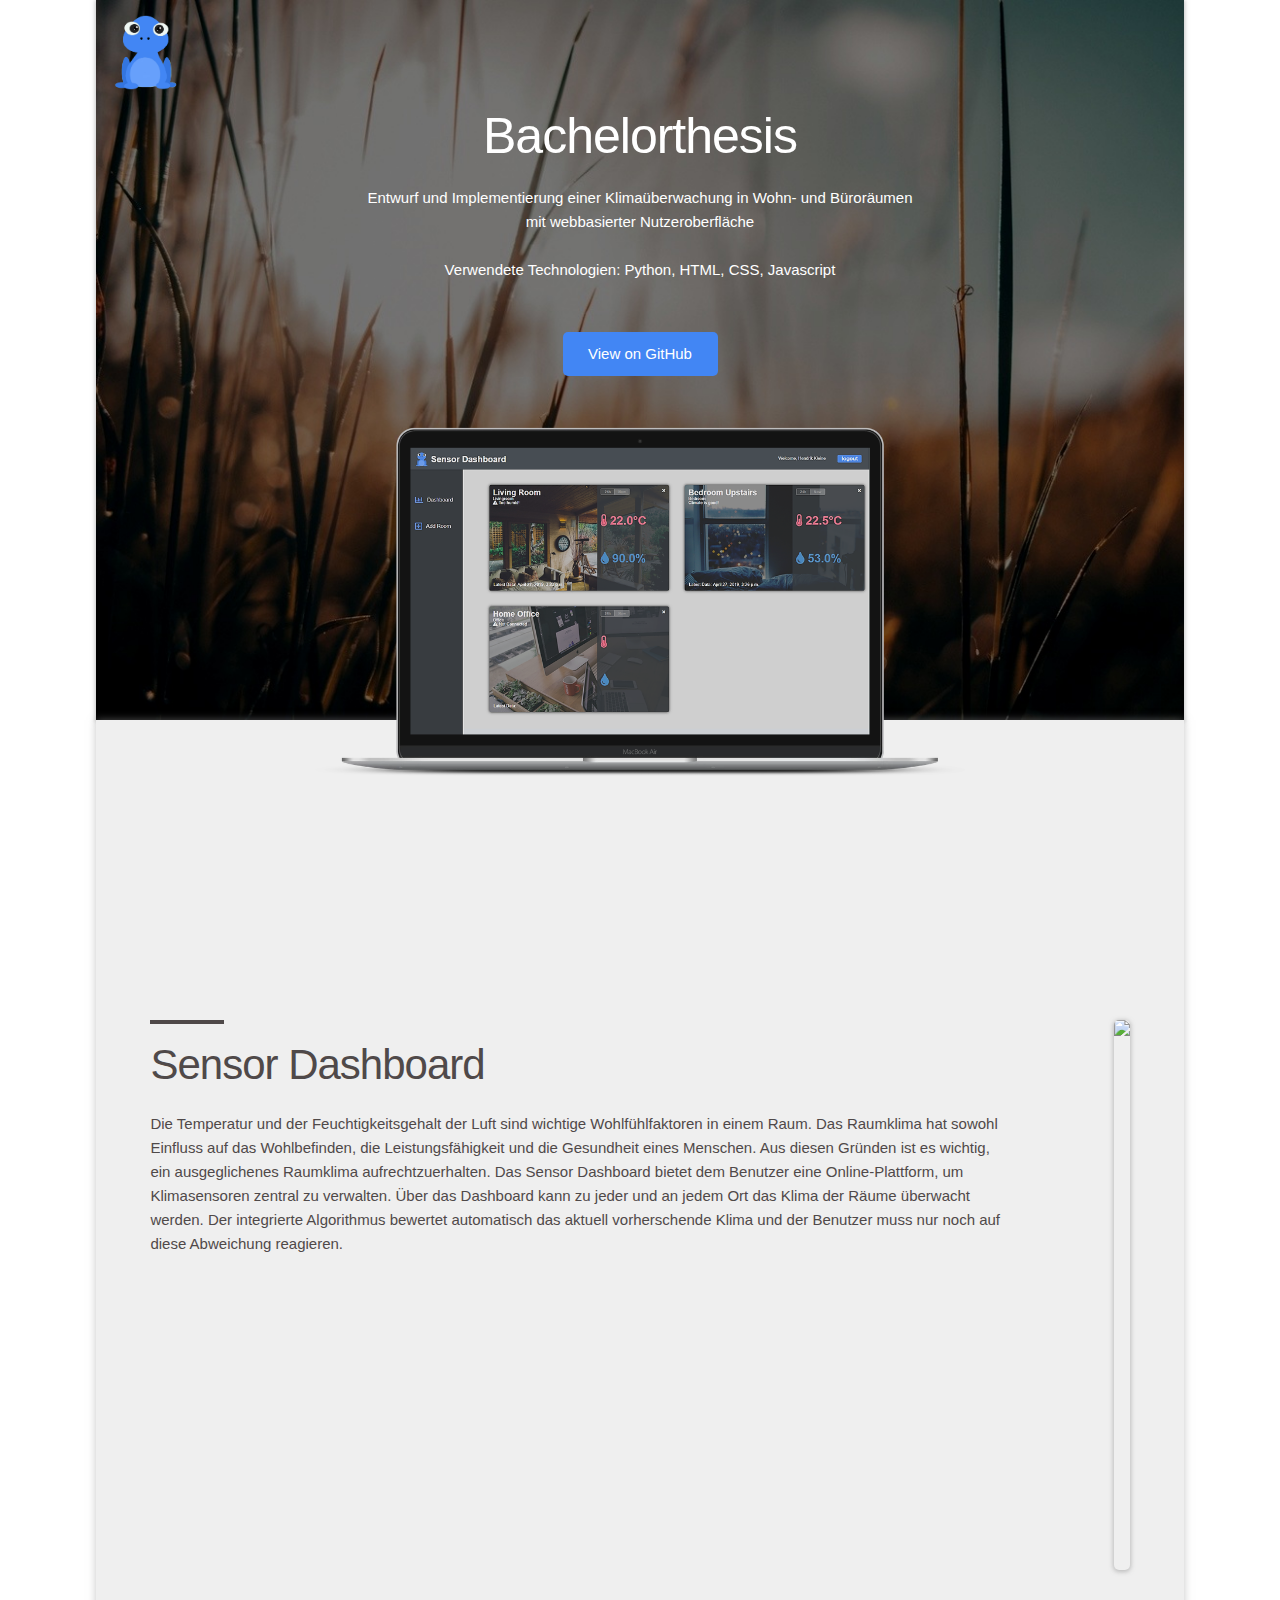
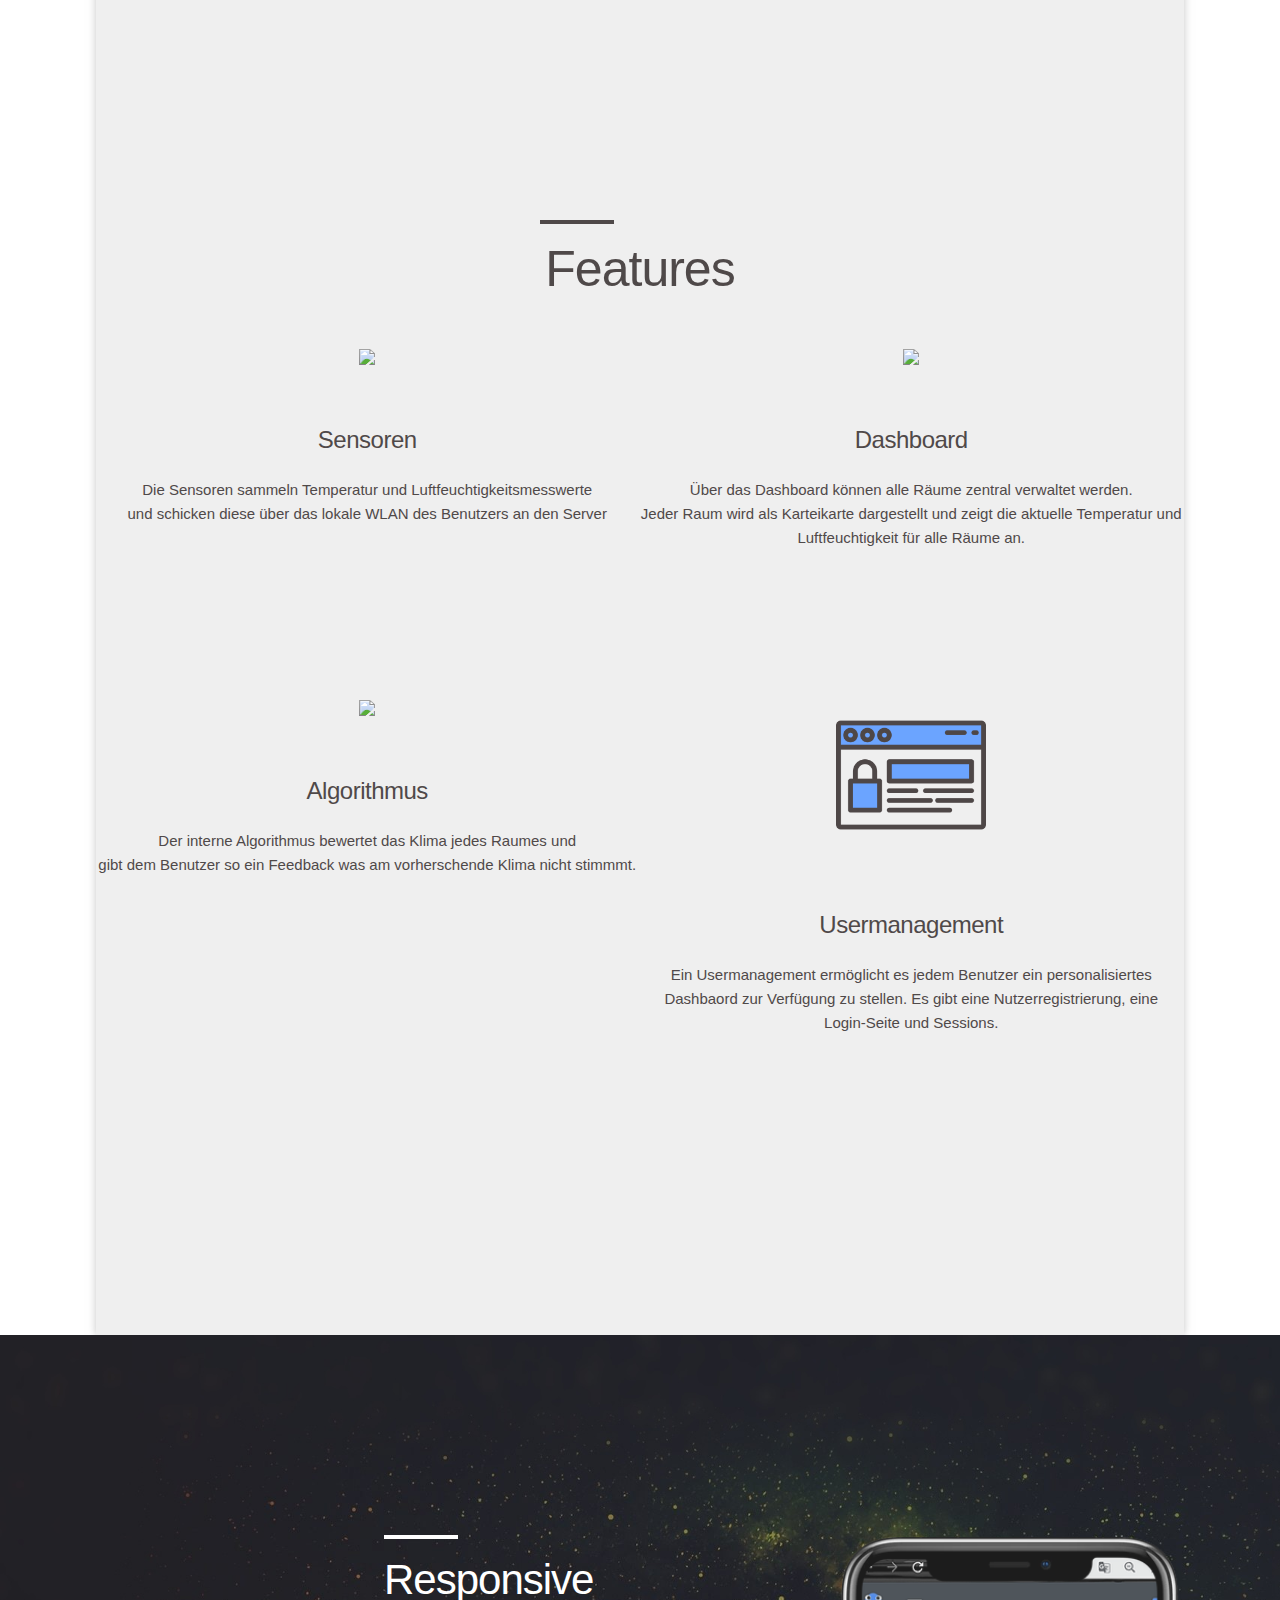
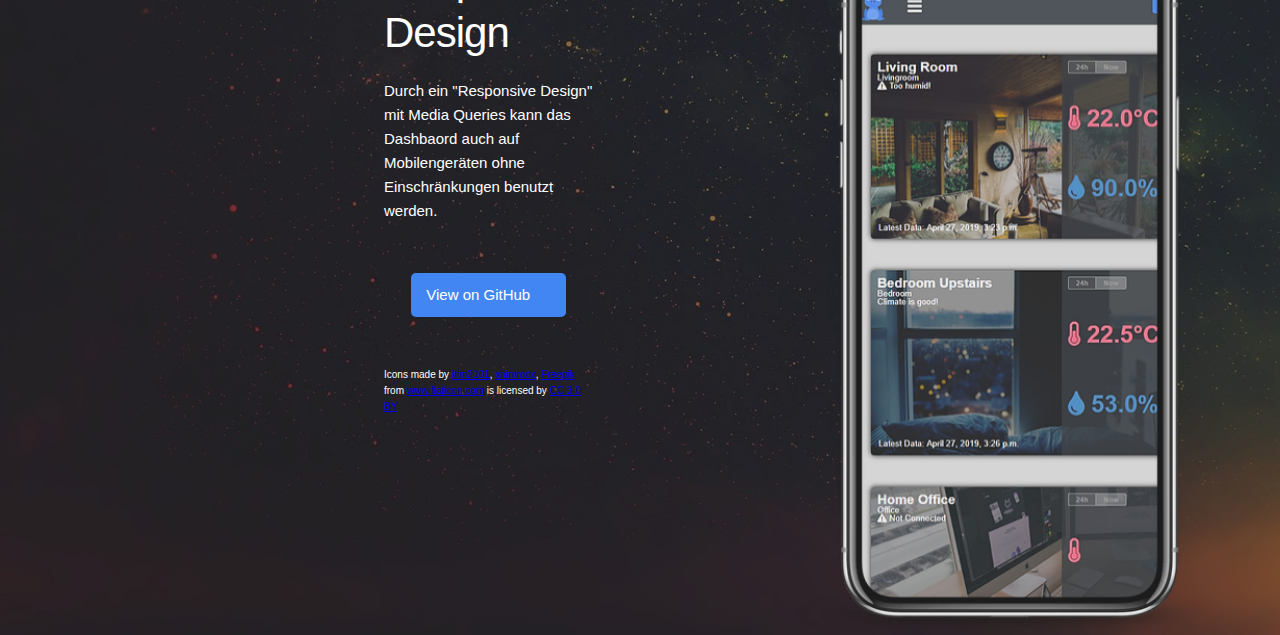
==== commit d2997eb2: "Bottom-Area update" ====
--- a/index.html
+++ b/index.html
@@ -49,6 +49,14 @@
           </div>
         <div class="features">
           <div>
+            <img src="style/sensor.png" class="feature-icon">
+            <div class="feature-text">
+              <h5>Sensoren</h5>
+              Die Sensoren sammeln Temperatur und Luftfeuchtigkeitsmesswerte <br>
+              und schicken diese über das lokale WLAN des Benutzers an den Server <br>
+            </div>
+          </div>
+          <div>
             <img src="style/graph.png" class="feature-icon">
             <div class="feature-text">
               <h5>Dashboard</h5>
@@ -56,17 +64,6 @@
                 Über das Dashboard können alle Räume zentral verwaltet werden. <br>
                 Jeder Raum wird als Karteikarte dargestellt und zeigt die aktuelle Temperatur und <br>
                 Luftfeuchtigkeit für alle Räume an. <br>
-              </p>
-            </div>
-          </div>
-          <div>
-            <img src="style/clock.png" class="feature-icon">
-            <div class="feature-text">
-              <h5>Usermanagement</h5>
-              <p>
-                Ein Usermanagement ermöglicht es jedem Benutzer ein personalisiertes<br>
-                Dashbaord zur Verfügung zu stellen. Es gibt eine Nutzerregistrierung, eine<br>
-                Login-Seite und Sessions.
               </p>
             </div>
           </div>
@@ -82,11 +79,14 @@
             </div>
           </div>
           <div>
-            <img src="style/sensor.png" class="feature-icon">
+            <img src="style/clock.png" class="feature-icon">
             <div class="feature-text">
-              <h5>Sensoren</h5>
-              Die Sensoren sammeln Temperatur und Luftfeuchtigkeitsmesswerte <br>
-              und schicken diese über das lokale WLAN des Benutzers an den Server <br>
+              <h5>Usermanagement</h5>
+              <p>
+                Ein Usermanagement ermöglicht es jedem Benutzer ein personalisiertes<br>
+                Dashbaord zur Verfügung zu stellen. Es gibt eine Nutzerregistrierung, eine<br>
+                Login-Seite und Sessions.
+              </p>
             </div>
           </div>
         </div>
@@ -98,7 +98,7 @@
         <div class="bottom-text">
             <hr>
             <h2>Responsive Design</h2>
-            <p>Durch ein "Responsive Design" durch Media Queries kann das Dashbaord
+            <p>Durch ein "Responsive Design" mit Media Queries kann das Dashbaord
                 auch auf Mobilengeräten ohne Einschränkungen benutzt werden. </p>
             <a class="btn-git" href="https://github.com/hkleine/Bachelorthesis">View on GitHub <i class="fab fa-github"></i></a>
             <div class="resource">Icons made by <a href="https://www.flaticon.com/authors/itim2101" title="itim2101">itim2101</a>, <a href="https://www.flaticon.com/authors/xnimrodx" title="xnimrodx">xnimrodx</a>, <a href="https://www.freepik.com/" title="Freepik">Freepik</a>  from <a href="https://www.flaticon.com/" 			    title="Flaticon">www.flaticon.com</a> is licensed by <a href="http://creativecommons.org/licenses/by/3.0/" 			    title="Creative Commons BY 3.0" target="_blank">CC 3.0 BY</a></div>
--- a/style/style.css
+++ b/style/style.css
@@ -127,12 +127,23 @@
 /* Larger than desktop */
 @media (min-width: 1000px) {
   #device {
+    width: 600px;
+  }
+}
+
+/* Larger than Desktop HD */
+@media (min-width: 1200px) {
+  #device {
+    width: 650px;
+    margin-bottom: 400px;
+  }
+}
+
+@media (min-width : 1824px) {
+  #device {
     width: 750px;
   }
 }
-
-/* Larger than Desktop HD */
-@media (min-width: 1200px) {}
 
 /* Container */
 .contaier {
@@ -201,12 +212,16 @@
 
 /* Larger than tablet */
 @media (min-width: 750px) {
+  #device3 {
+    height: 500px;
+    width: auto;
+  }
 }
 
 /* Larger than desktop */
 @media (min-width: 1000px) {
   #device3 {
-    height: 500px;
+    height: 400px;
     width: auto;
   }
 }
@@ -215,11 +230,19 @@
 @media (min-width: 1200px) {
   .sensor-dashboard {
     flex-direction: row;
+    margin-top: 300px;
   }
 
   #device3 {
     margin-left: 100px;
     margin-top: 0;
+    height: 550px;
+    width: auto;
+  }
+}
+
+@media (min-width : 1824px) {
+  #device3 {
     height: 600px;
     width: auto;
   }
@@ -290,13 +313,14 @@
 
 .bottom-container {
   width: 40%;
-  margin: 0 auto;
   margin-top: 50px;
+  margin-left: 40px;
   display: flex;
-  flex-direction: column;
-}
-
-.bottom-text {
+  flex-direction: row;
+}
+
+.resource {
+  font-size: 10px;
 }
 
 #device2 {
@@ -337,6 +361,7 @@
   }
 
   .bottom-container {
+    margin: 0 auto;
     margin-top: 200px;
     flex-direction: row;
   }
